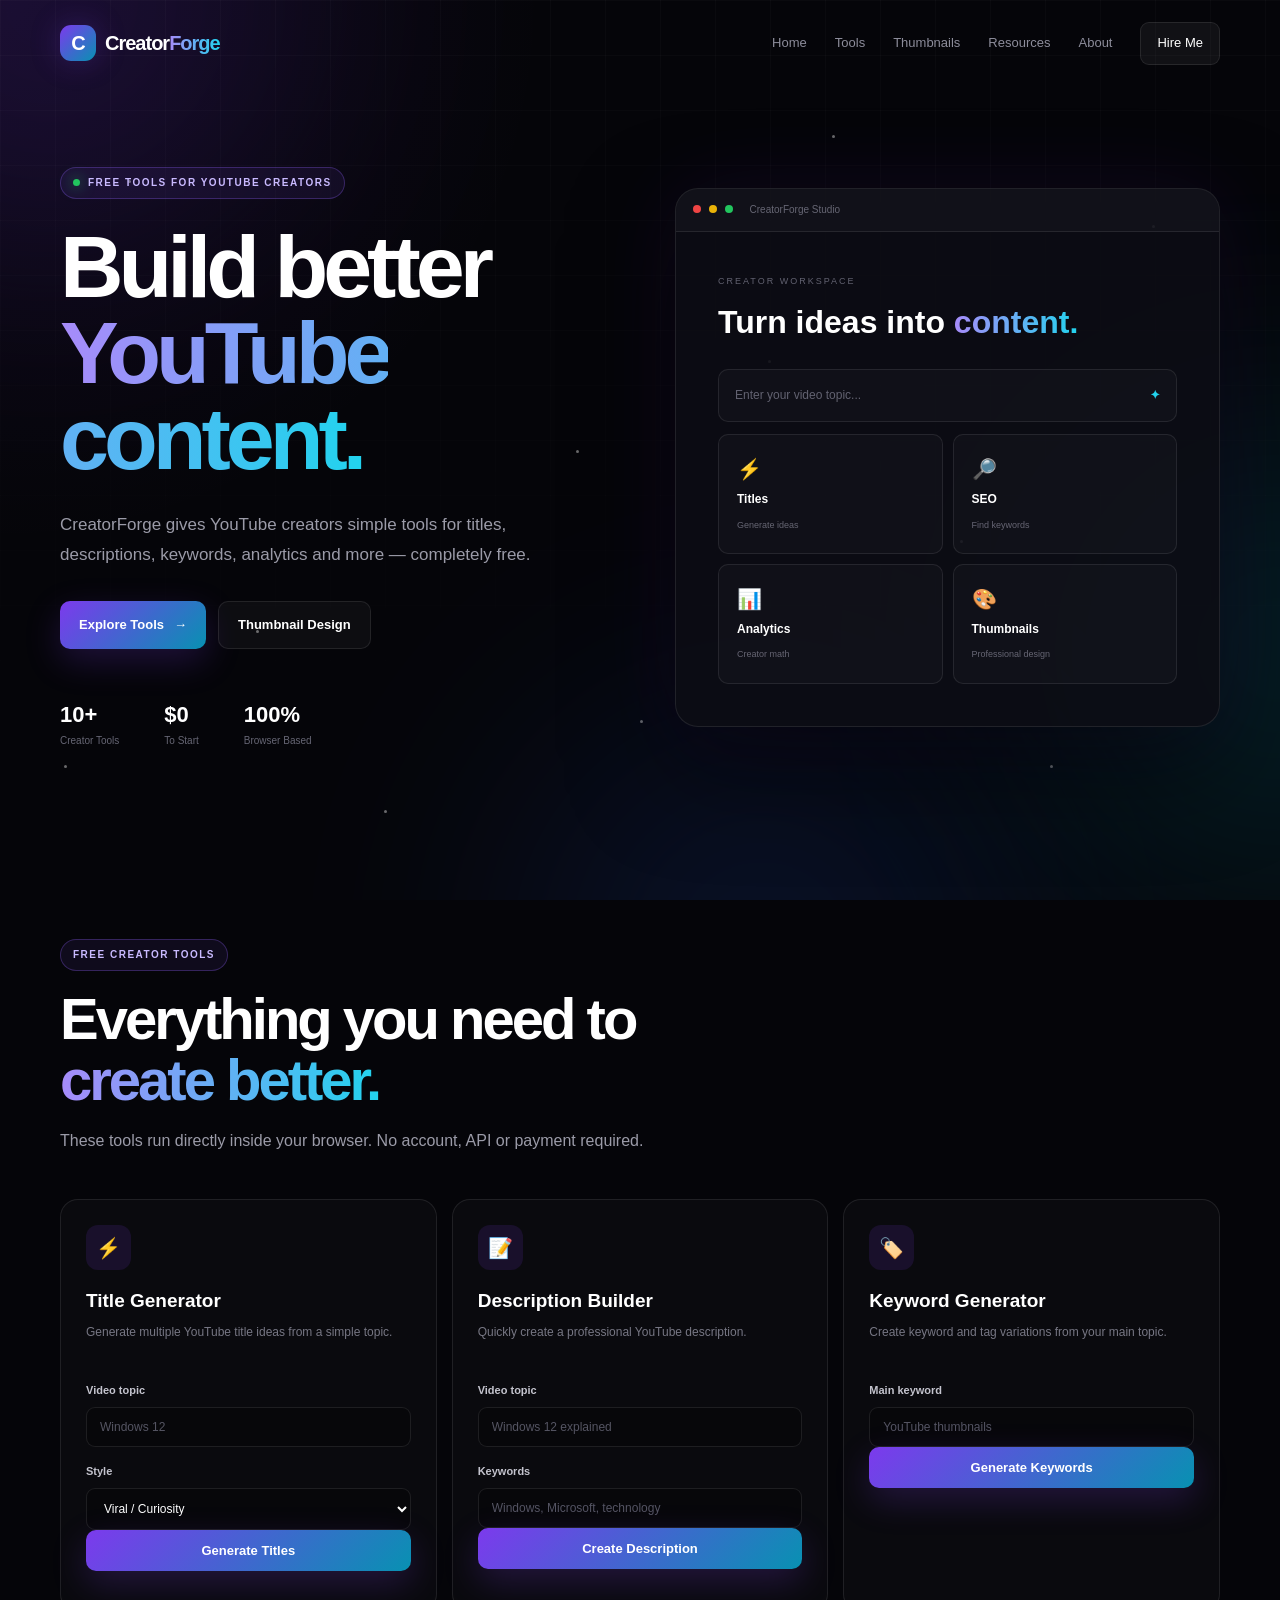
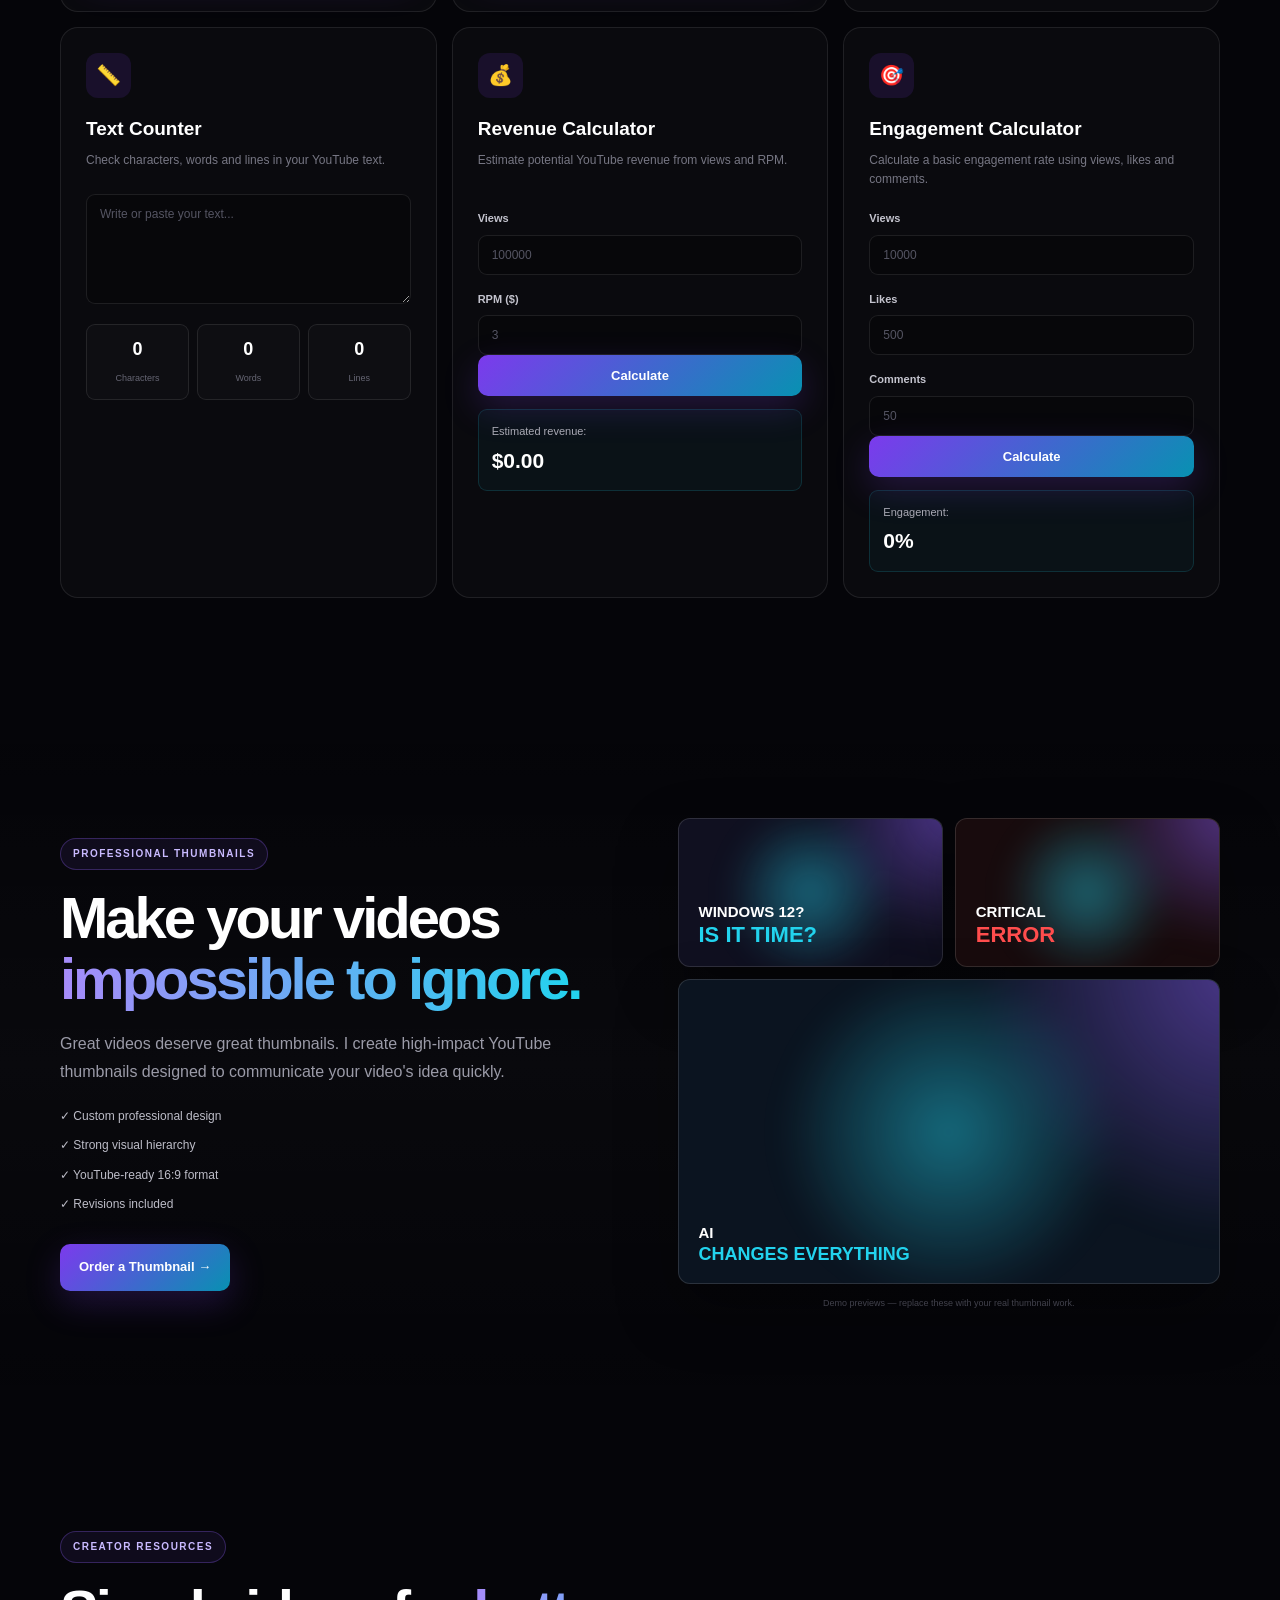
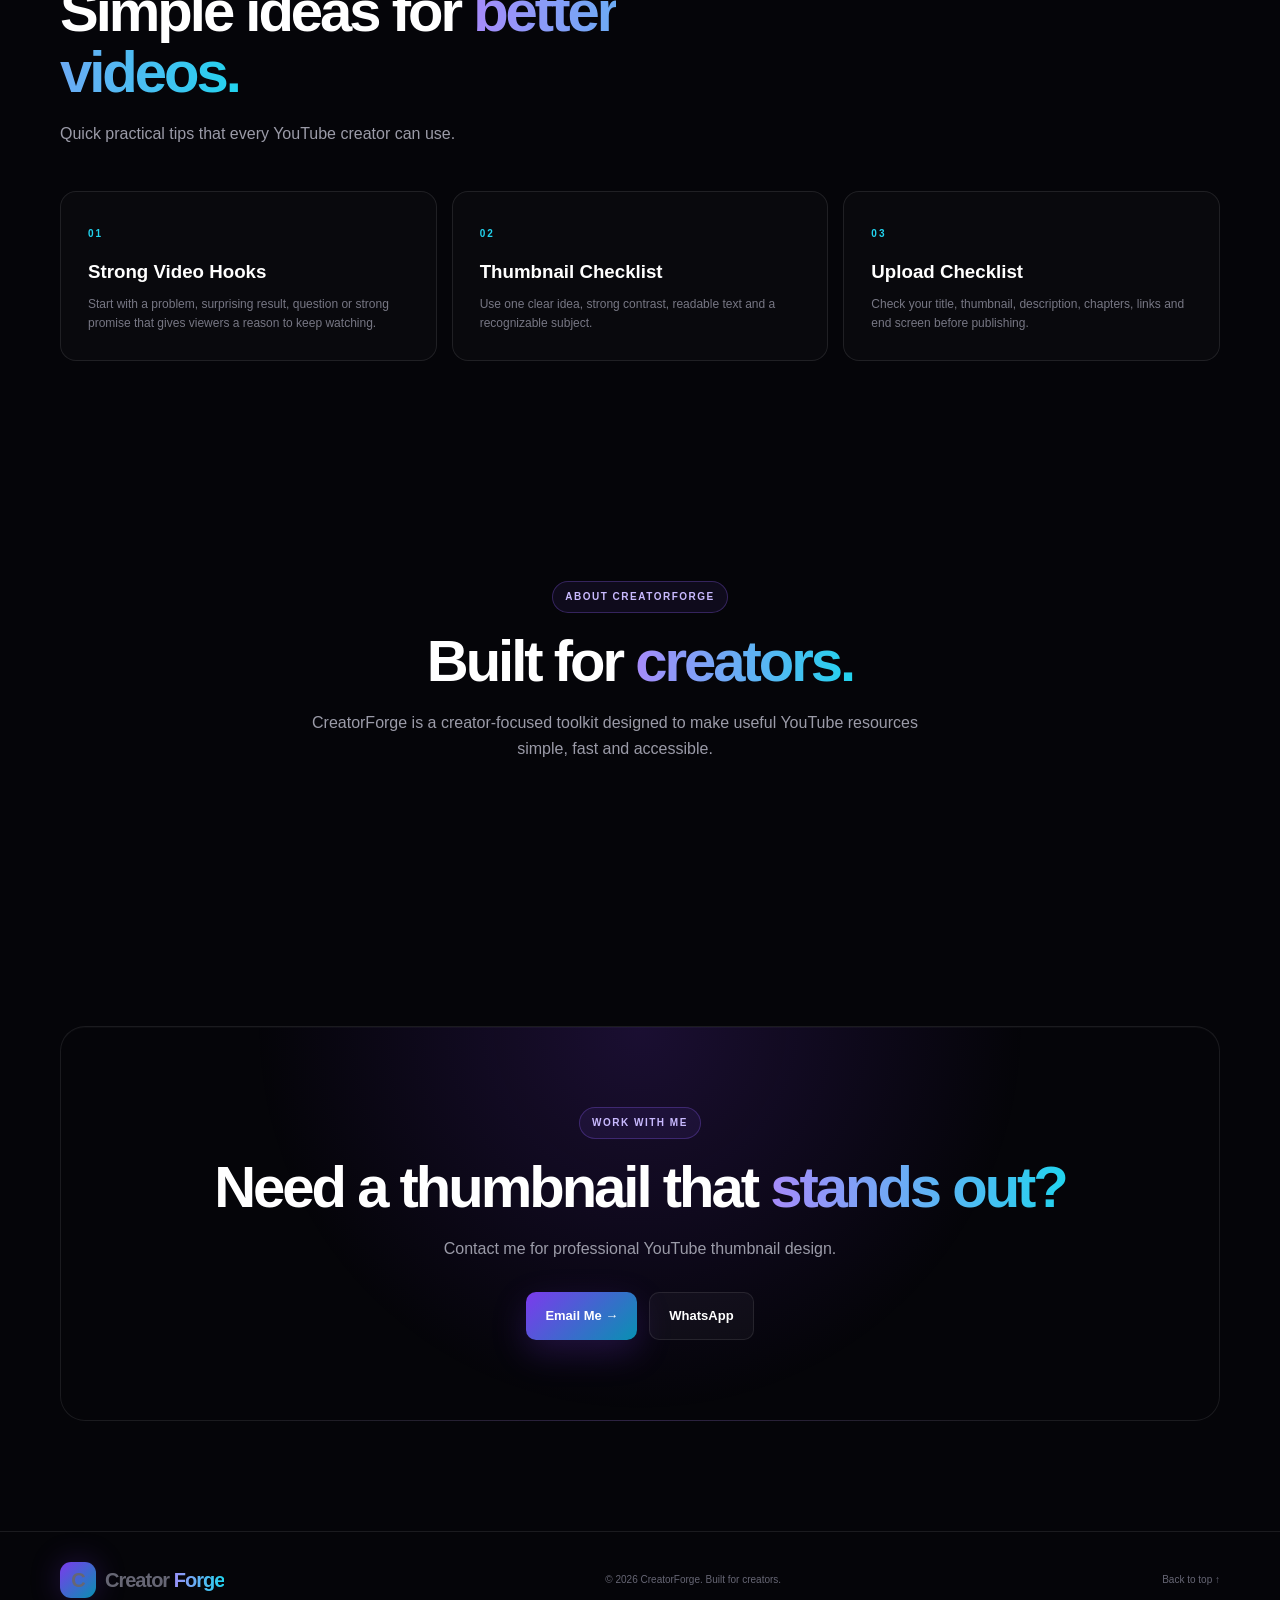
==== index.html @ e5342382 "Add files via upload" ====
<!DOCTYPE html>
<html lang="en">
<head>
    <meta charset="UTF-8">

    <meta name="viewport" content="width=device-width, initial-scale=1.0">

    <title>CreatorForge — YouTube Creator Tools</title>

    <meta
        name="description"
        content="CreatorForge provides free YouTube creator tools, title ideas, SEO tools, calculators and professional thumbnail design."
    >

    <meta
        name="keywords"
        content="YouTube tools, YouTube title generator, YouTube SEO, YouTube thumbnail design, YouTube creator tools"
    >

    <meta name="author" content="CreatorForge">

    <meta name="robots" content="index, follow">

    <meta property="og:title" content="CreatorForge — YouTube Creator Tools">
    <meta
        property="og:description"
        content="Free tools for YouTube creators and professional thumbnail design."
    >
    <meta property="og:type" content="website">

    <link rel="stylesheet" href="style.css">
</head>

<body>

    <!-- Animated background -->
    <div class="background">
        <div class="glow glow-one"></div>
        <div class="glow glow-two"></div>
        <div class="glow glow-three"></div>

        <div class="grid"></div>

        <div class="particles">
            <span></span>
            <span></span>
            <span></span>
            <span></span>
            <span></span>
            <span></span>
            <span></span>
            <span></span>
            <span></span>
            <span></span>
            <span></span>
            <span></span>
        </div>
    </div>

    <!-- Navigation -->
    <header class="header">

        <a href="#home" class="logo">
            <span class="logo-icon">C</span>

            <span>
                Creator<span class="gradient">Forge</span>
            </span>
        </a>

        <button class="menu-button" id="menuButton">
            ☰
        </button>

        <nav id="navigation">

            <a href="#home">Home</a>

            <a href="#tools">Tools</a>

            <a href="#thumbnails">Thumbnails</a>

            <a href="#resources">Resources</a>

            <a href="#about">About</a>

            <a href="#contact" class="nav-button">
                Hire Me
            </a>

        </nav>

    </header>


    <main>

        <!-- HERO -->
        <section class="hero container" id="home">

            <div class="hero-content reveal">

                <div class="badge">
                    <span class="pulse"></span>
                    FREE TOOLS FOR YOUTUBE CREATORS
                </div>

                <h1>
                    Build better
                    <br>

                    <span class="gradient">
                        YouTube content.
                    </span>
                </h1>

                <p>
                    CreatorForge gives YouTube creators simple tools
                    for titles, descriptions, keywords, analytics and
                    more — completely free.
                </p>

                <div class="hero-buttons">

                    <a href="#tools" class="button primary">
                        Explore Tools
                        <span>→</span>
                    </a>

                    <a href="#thumbnails" class="button secondary">
                        Thumbnail Design
                    </a>

                </div>

                <div class="hero-stats">

                    <div>
                        <strong>10+</strong>
                        <span>Creator Tools</span>
                    </div>

                    <div>
                        <strong>$0</strong>
                        <span>To Start</span>
                    </div>

                    <div>
                        <strong>100%</strong>
                        <span>Browser Based</span>
                    </div>

                </div>

            </div>


            <!-- Animated dashboard -->
            <div class="dashboard-wrapper reveal">

                <div class="dashboard">

                    <div class="dashboard-top">

                        <div class="window-dots">
                            <i></i>
                            <i></i>
                            <i></i>
                        </div>

                        <span>
                            CreatorForge Studio
                        </span>

                    </div>


                    <div class="dashboard-content">

                        <div class="dashboard-label">
                            CREATOR WORKSPACE
                        </div>

                        <h2>
                            Turn ideas into
                            <span class="gradient">
                                content.
                            </span>
                        </h2>

                        <div class="fake-input">

                            <span>
                                Enter your video topic...
                            </span>

                            <b>✦</b>

                        </div>


                        <div class="dashboard-grid">

                            <div class="dashboard-item">
                                <span>⚡</span>
                                <strong>Titles</strong>
                                <small>Generate ideas</small>
                            </div>

                            <div class="dashboard-item">
                                <span>🔎</span>
                                <strong>SEO</strong>
                                <small>Find keywords</small>
                            </div>

                            <div class="dashboard-item">
                                <span>📊</span>
                                <strong>Analytics</strong>
                                <small>Creator math</small>
                            </div>

                            <div class="dashboard-item">
                                <span>🎨</span>
                                <strong>Thumbnails</strong>
                                <small>Professional design</small>
                            </div>

                        </div>

                    </div>

                </div>

            </div>

        </section>


        <!-- TOOLS -->
        <section class="section container" id="tools">

            <div class="section-heading reveal">

                <span class="section-tag">
                    FREE CREATOR TOOLS
                </span>

                <h2>
                    Everything you need to
                    <span class="gradient">
                        create better.
                    </span>
                </h2>

                <p>
                    These tools run directly inside your browser.
                    No account, API or payment required.
                </p>

            </div>


            <div class="tools-grid">


                <!-- TITLE GENERATOR -->
                <article class="tool-card reveal">

                    <div class="tool-icon">
                        ⚡
                    </div>

                    <h3>
                        Title Generator
                    </h3>

                    <p>
                        Generate multiple YouTube title ideas
                        from a simple topic.
                    </p>

                    <label>
                        Video topic
                    </label>

                    <input
                        type="text"
                        id="titleTopic"
                        placeholder="Windows 12"
                    >

                    <label>
                        Style
                    </label>

                    <select id="titleStyle">

                        <option value="viral">
                            Viral / Curiosity
                        </option>

                        <option value="professional">
                            Professional
                        </option>

                        <option value="short">
                            Short & Powerful
                        </option>

                        <option value="howto">
                            How-To
                        </option>

                    </select>

                    <button
                        class="button primary full"
                        id="titleButton"
                    >
                        Generate Titles
                    </button>

                    <div
                        class="tool-results"
                        id="titleResults"
                    ></div>

                </article>


                <!-- DESCRIPTION -->
                <article class="tool-card reveal">

                    <div class="tool-icon">
                        📝
                    </div>

                    <h3>
                        Description Builder
                    </h3>

                    <p>
                        Quickly create a professional
                        YouTube description.
                    </p>

                    <label>
                        Video topic
                    </label>

                    <input
                        type="text"
                        id="descriptionTopic"
                        placeholder="Windows 12 explained"
                    >

                    <label>
                        Keywords
                    </label>

                    <input
                        type="text"
                        id="descriptionKeywords"
                        placeholder="Windows, Microsoft, technology"
                    >

                    <button
                        class="button primary full"
                        id="descriptionButton"
                    >
                        Create Description
                    </button>

                    <div
                        class="tool-results"
                        id="descriptionResults"
                    ></div>

                </article>


                <!-- KEYWORDS -->
                <article class="tool-card reveal">

                    <div class="tool-icon">
                        🏷️
                    </div>

                    <h3>
                        Keyword Generator
                    </h3>

                    <p>
                        Create keyword and tag variations
                        from your main topic.
                    </p>

                    <label>
                        Main keyword
                    </label>

                    <input
                        type="text"
                        id="keywordTopic"
                        placeholder="YouTube thumbnails"
                    >

                    <button
                        class="button primary full"
                        id="keywordButton"
                    >
                        Generate Keywords
                    </button>

                    <div
                        class="tool-results"
                        id="keywordResults"
                    ></div>

                </article>


                <!-- COUNTER -->
                <article class="tool-card reveal">

                    <div class="tool-icon">
                        📏
                    </div>

                    <h3>
                        Text Counter
                    </h3>

                    <p>
                        Check characters, words and lines
                        in your YouTube text.
                    </p>

                    <textarea
                        id="counterText"
                        rows="6"
                        placeholder="Write or paste your text..."
                    ></textarea>

                    <div class="counter-grid">

                        <div>
                            <strong id="characters">
                                0
                            </strong>

                            <span>
                                Characters
                            </span>
                        </div>

                        <div>
                            <strong id="words">
                                0
                            </strong>

                            <span>
                                Words
                            </span>
                        </div>

                        <div>
                            <strong id="lines">
                                0
                            </strong>

                            <span>
                                Lines
                            </span>
                        </div>

                    </div>

                </article>


                <!-- REVENUE -->
                <article class="tool-card reveal">

                    <div class="tool-icon">
                        💰
                    </div>

                    <h3>
                        Revenue Calculator
                    </h3>

                    <p>
                        Estimate potential YouTube revenue
                        from views and RPM.
                    </p>

                    <label>
                        Views
                    </label>

                    <input
                        type="number"
                        id="views"
                        placeholder="100000"
                    >

                    <label>
                        RPM ($)
                    </label>

                    <input
                        type="number"
                        id="rpm"
                        step="0.01"
                        placeholder="3"
                    >

                    <button
                        class="button primary full"
                        id="revenueButton"
                    >
                        Calculate
                    </button>

                    <div
                        class="calculator-result"
                        id="revenueResult"
                    >
                        Estimated revenue:
                        <strong>$0.00</strong>
                    </div>

                </article>


                <!-- ENGAGEMENT -->
                <article class="tool-card reveal">

                    <div class="tool-icon">
                        🎯
                    </div>

                    <h3>
                        Engagement Calculator
                    </h3>

                    <p>
                        Calculate a basic engagement rate
                        using views, likes and comments.
                    </p>

                    <label>
                        Views
                    </label>

                    <input
                        type="number"
                        id="engagementViews"
                        placeholder="10000"
                    >

                    <label>
                        Likes
                    </label>

                    <input
                        type="number"
                        id="likes"
                        placeholder="500"
                    >

                    <label>
                        Comments
                    </label>

                    <input
                        type="number"
                        id="comments"
                        placeholder="50"
                    >

                    <button
                        class="button primary full"
                        id="engagementButton"
                    >
                        Calculate
                    </button>

                    <div
                        class="calculator-result"
                        id="engagementResult"
                    >
                        Engagement:
                        <strong>0%</strong>
                    </div>

                </article>

            </div>

        </section>


        <!-- THUMBNAILS -->
        <section
            class="thumbnail-section section"
            id="thumbnails"
        >

            <div class="container thumbnail-layout">

                <div class="thumbnail-copy reveal">

                    <span class="section-tag">
                        PROFESSIONAL THUMBNAILS
                    </span>

                    <h2>
                        Make your videos
                        <span class="gradient">
                            impossible to ignore.
                        </span>
                    </h2>

                    <p>
                        Great videos deserve great thumbnails.
                        I create high-impact YouTube thumbnails
                        designed to communicate your video's idea
                        quickly.
                    </p>

                    <ul>

                        <li>
                            ✓ Custom professional design
                        </li>

                        <li>
                            ✓ Strong visual hierarchy
                        </li>

                        <li>
                            ✓ YouTube-ready 16:9 format
                        </li>

                        <li>
                            ✓ Revisions included
                        </li>

                    </ul>

                    <a
                        href="#contact"
                        class="button primary"
                    >
                        Order a Thumbnail →
                    </a>

                </div>


                <div class="thumbnail-showcase reveal">

                    <div class="thumbnail-demo demo-one">

                        <div>
                            WINDOWS 12?
                        </div>

                        <strong>
                            IS IT TIME?
                        </strong>

                    </div>


                    <div class="thumbnail-demo demo-two">

                        <div>
                            CRITICAL
                        </div>

                        <strong>
                            ERROR
                        </strong>

                    </div>


                    <div class="thumbnail-demo demo-three">

                        <div>
                            AI
                        </div>

                        <strong>
                            CHANGES EVERYTHING
                        </strong>

                    </div>

                    <p>
                        Demo previews — replace these with
                        your real thumbnail work.
                    </p>

                </div>

            </div>

        </section>


        <!-- RESOURCES -->
        <section
            class="section container"
            id="resources"
        >

            <div class="section-heading reveal">

                <span class="section-tag">
                    CREATOR RESOURCES
                </span>

                <h2>
                    Simple ideas for
                    <span class="gradient">
                        better videos.
                    </span>
                </h2>

                <p>
                    Quick practical tips that every YouTube
                    creator can use.
                </p>

            </div>


            <div class="resources-grid">

                <article class="resource-card reveal">

                    <span>
                        01
                    </span>

                    <h3>
                        Strong Video Hooks
                    </h3>

                    <p>
                        Start with a problem, surprising result,
                        question or strong promise that gives
                        viewers a reason to keep watching.
                    </p>

                </article>


                <article class="resource-card reveal">

                    <span>
                        02
                    </span>

                    <h3>
                        Thumbnail Checklist
                    </h3>

                    <p>
                        Use one clear idea, strong contrast,
                        readable text and a recognizable subject.
                    </p>

                </article>


                <article class="resource-card reveal">

                    <span>
                        03
                    </span>

                    <h3>
                        Upload Checklist
                    </h3>

                    <p>
                        Check your title, thumbnail, description,
                        chapters, links and end screen before
                        publishing.
                    </p>

                </article>

            </div>

        </section>


        <!-- ABOUT -->
        <section
            class="section container about"
            id="about"
        >

            <div class="section-heading reveal">

                <span class="section-tag">
                    ABOUT CREATORFORGE
                </span>

                <h2>
                    Built for
                    <span class="gradient">
                        creators.
                    </span>
                </h2>

                <p>
                    CreatorForge is a creator-focused toolkit
                    designed to make useful YouTube resources
                    simple, fast and accessible.
                </p>

            </div>

        </section>


        <!-- CONTACT -->
        <section
            class="section container"
            id="contact"
        >

            <div class="contact-box reveal">

                <span class="section-tag">
                    WORK WITH ME
                </span>

                <h2>
                    Need a thumbnail that
                    <span class="gradient">
                        stands out?
                    </span>
                </h2>

                <p>
                    Contact me for professional YouTube
                    thumbnail design.
                </p>

                <div class="contact-buttons">

                    <!-- CHANGE YOUR EMAIL -->
                    <a
                        href="mailto:mhasnainjamal@gmail.com"
                        class="button primary"
                    >
                        Email Me →
                    </a>

                    <!-- CHANGE YOUR WHATSAPP NUMBER -->
                    <a
                        href="https://wa.me/00000000000"
                        target="_blank"
                        rel="noopener"
                        class="button secondary"
                    >
                        WhatsApp
                    </a>

                </div>

            </div>

        </section>

    </main>


    <!-- FOOTER -->
    <footer>

        <div class="container footer">

            <a href="#home" class="logo">

                <span class="logo-icon">
                    C
                </span>

                <span>
                    Creator<span class="gradient">
                        Forge
                    </span>
                </span>

            </a>

            <p>
                © <span id="year"></span>
                CreatorForge. Built for creators.
            </p>

            <a href="#home">
                Back to top ↑
            </a>

        </div>

    </footer>


    <script src="script.js"></script>

</body>
</html>
---- style.css ----
* {
    margin: 0;
    padding: 0;
    box-sizing: border-box;
}

:root {
    --background: #050509;
    --surface: #0d0d15;
    --surface-light: #12121c;
    --text: #ffffff;
    --muted: #9b9ba8;
    --border: rgba(255,255,255,0.09);

    --purple: #8b5cf6;
    --blue: #3b82f6;
    --cyan: #22d3ee;
}

html {
    scroll-behavior: smooth;
}

body {
    background: var(--background);
    color: var(--text);

    font-family:
        Inter,
        Arial,
        Helvetica,
        sans-serif;

    line-height: 1.6;

    overflow-x: hidden;
}

a {
    text-decoration: none;
    color: inherit;
}

button,
input,
textarea,
select {
    font-family: inherit;
}


/* =========================
   BACKGROUND
========================= */

.background {
    position: fixed;
    inset: 0;

    z-index: -10;

    overflow: hidden;

    background:
        radial-gradient(
            circle at top left,
            rgba(124,58,237,0.08),
            transparent 35%
        ),
        #050509;
}

.grid {
    position: absolute;
    inset: 0;

    background-image:
        linear-gradient(
            rgba(255,255,255,0.025) 1px,
            transparent 1px
        ),
        linear-gradient(
            90deg,
            rgba(255,255,255,0.025) 1px,
            transparent 1px
        );

    background-size: 55px 55px;

    mask-image:
        linear-gradient(
            to bottom,
            black,
            transparent 90%
        );
}

.glow {
    position: absolute;

    width: 500px;
    height: 500px;

    border-radius: 50%;

    filter: blur(130px);

    opacity: 0.13;

    animation: glowMove 12s ease-in-out infinite alternate;
}

.glow-one {
    background: #7c3aed;

    top: -250px;
    left: -200px;
}

.glow-two {
    background: #06b6d4;

    top: 400px;
    right: -250px;

    animation-delay: 2s;
}

.glow-three {
    background: #2563eb;

    bottom: -300px;
    left: 40%;

    animation-delay: 4s;
}

@keyframes glowMove {

    0% {
        transform: translate(0,0) scale(1);
    }

    100% {
        transform: translate(80px,50px) scale(1.25);
    }
}


/* PARTICLES */

.particles span {
    position: absolute;

    width: 3px;
    height: 3px;

    border-radius: 50%;

    background: white;

    opacity: 0.4;

    animation:
        particleMove
        linear
        infinite;
}

.particles span:nth-child(1) {
    left: 10%;
    top: 20%;
    animation-duration: 9s;
}

.particles span:nth-child(2) {
    left: 20%;
    top: 70%;
    animation-duration: 12s;
}

.particles span:nth-child(3) {
    left: 35%;
    top: 30%;
    animation-duration: 8s;
}

.particles span:nth-child(4) {
    left: 50%;
    top: 80%;
    animation-duration: 11s;
}

.particles span:nth-child(5) {
    left: 65%;
    top: 15%;
    animation-duration: 10s;
}

.particles span:nth-child(6) {
    left: 75%;
    top: 60%;
    animation-duration: 14s;
}

.particles span:nth-child(7) {
    left: 90%;
    top: 25%;
    animation-duration: 9s;
}

.particles span:nth-child(8) {
    left: 45%;
    top: 50%;
    animation-duration: 13s;
}

.particles span:nth-child(9) {
    left: 5%;
    top: 85%;
    animation-duration: 15s;
}

.particles span:nth-child(10) {
    left: 82%;
    top: 85%;
    animation-duration: 10s;
}

.particles span:nth-child(11) {
    left: 30%;
    top: 90%;
    animation-duration: 12s;
}

.particles span:nth-child(12) {
    left: 60%;
    top: 40%;
    animation-duration: 9s;
}

@keyframes particleMove {

    0% {
        transform: translateY(0);
        opacity: 0;
    }

    20% {
        opacity: .5;
    }

    80% {
        opacity: .5;
    }

    100% {
        transform: translateY(-120px);
        opacity: 0;
    }
}


/* =========================
   GENERAL
========================= */

.container {
    width: min(
        1160px,
        calc(100% - 40px)
    );

    margin: auto;
}

.gradient {
    background:
        linear-gradient(
            90deg,
            #a78bfa,
            #22d3ee
        );

    -webkit-background-clip: text;
    background-clip: text;

    color: transparent;
}


/* =========================
   HEADER
========================= */

.header {
    width: min(
        1160px,
        calc(100% - 40px)
    );

    margin: auto;

    padding: 22px 0;

    display: flex;

    align-items: center;

    justify-content: space-between;

    position: relative;

    z-index: 100;
}

.logo {
    display: flex;

    align-items: center;

    gap: 9px;

    font-size: 20px;

    font-weight: 900;

    letter-spacing: -1px;
}

.logo-icon {
    width: 36px;
    height: 36px;

    display: grid;

    place-items: center;

    border-radius: 11px;

    background:
        linear-gradient(
            135deg,
            #7c3aed,
            #0891b2
        );

    box-shadow:
        0 0 30px
        rgba(124,58,237,.25);
}

.header nav {
    display: flex;

    align-items: center;

    gap: 28px;
}

.header nav a {
    color: #8d8d9b;

    font-size: 13px;

    transition:
        color .25s,
        transform .25s;
}

.header nav a:hover {
    color: white;

    transform: translateY(-2px);
}

.nav-button {
    padding: 10px 16px;

    border-radius: 9px;

    background:
        rgba(255,255,255,.05);

    border: 1px solid var(--border);

    color: white !important;
}

.menu-button {
    display: none;

    background: transparent;

    border: none;

    color: white;

    font-size: 25px;
}


/* =========================
   HERO
========================= */

.hero {
    min-height: 720px;

    display: grid;

    grid-template-columns:
        1fr
        1fr;

    align-items: center;

    gap: 70px;

    padding:
        80px
        0;
}

.badge,
.section-tag {
    display: inline-flex;

    align-items: center;

    gap: 8px;

    padding:
        7px
        12px;

    border-radius: 999px;

    border: 1px solid
        rgba(139,92,246,.3);

    background:
        rgba(139,92,246,.08);

    color: #c9baff;

    font-size: 10px;

    font-weight: 800;

    letter-spacing: 1.5px;
}

.pulse {
    width: 7px;
    height: 7px;

    border-radius: 50%;

    background: #22c55e;

    box-shadow:
        0 0 15px #22c55e;

    animation:
        pulse 1.5s infinite;
}

@keyframes pulse {

    0% {
        transform: scale(1);
        opacity: 1;
    }

    50% {
        transform: scale(1.5);
        opacity: .5;
    }

    100% {
        transform: scale(1);
        opacity: 1;
    }
}

.hero h1 {
    font-size:
        clamp(
            54px,
            7vw,
            88px
        );

    line-height: .98;

    letter-spacing: -5px;

    margin-top: 25px;
}

.hero-content > p {
    max-width: 610px;

    color: var(--muted);

    font-size: 17px;

    margin-top: 27px;

    line-height: 1.8;
}

.hero-buttons {
    display: flex;

    gap: 12px;

    flex-wrap: wrap;

    margin-top: 30px;
}


/* =========================
   BUTTONS
========================= */

.button {
    display: inline-flex;

    align-items: center;

    justify-content: center;

    gap: 10px;

    padding:
        13px
        19px;

    border-radius: 10px;

    border: 1px solid var(--border);

    font-size: 13px;

    font-weight: 800;

    cursor: pointer;

    transition:
        transform .25s,
        box-shadow .25s,
        border-color .25s;
}

.button:hover {
    transform: translateY(-3px);
}

.primary {
    border: none;

    color: white;

    background:
        linear-gradient(
            135deg,
            #7c3aed,
            #0891b2
        );

    box-shadow:
        0 12px 35px
        rgba(124,58,237,.22);
}

.primary:hover {
    box-shadow:
        0 18px 45px
        rgba(124,58,237,.38);
}

.secondary {
    background:
        rgba(255,255,255,.035);
}

.full {
    width: 100%;
}


/* =========================
   STATS
========================= */

.hero-stats {
    display: flex;

    gap: 45px;

    margin-top: 48px;
}

.hero-stats div {
    display: flex;

    flex-direction: column;
}

.hero-stats strong {
    font-size: 22px;
}

.hero-stats span {
    color: #666674;

    font-size: 10px;
}


/* =========================
   DASHBOARD
========================= */

.dashboard-wrapper {
    perspective: 1200px;
}

.dashboard {
    overflow: hidden;

    border-radius: 23px;

    border: 1px solid var(--border);

    background:
        rgba(13,13,21,.88);

    box-shadow:
        0 40px 100px
        rgba(0,0,0,.5),
        0 0 90px
        rgba(124,58,237,.1);

    animation:
        dashboardFloat
        6s
        ease-in-out
        infinite;
}

@keyframes dashboardFloat {

    0%,
    100% {
        transform:
            translateY(0)
            rotateX(1deg)
            rotateY(-2deg);
    }

    50% {
        transform:
            translateY(-12px)
            rotateX(-1deg)
            rotateY(2deg);
    }
}

.dashboard-top {
    padding: 13px 17px;

    display: flex;

    align-items: center;

    gap: 12px;

    border-bottom:
        1px solid var(--border);

    background:
        rgba(255,255,255,.025);

    color: #666674;

    font-size: 10px;
}

.window-dots i {
    width: 8px;
    height: 8px;

    border-radius: 50%;

    display: inline-block;

    margin-right: 5px;
}

.window-dots i:nth-child(1) {
    background: #ef4444;
}

.window-dots i:nth-child(2) {
    background: #eab308;
}

.window-dots i:nth-child(3) {
    background: #22c55e;
}

.dashboard-content {
    padding: 42px;
}

.dashboard-label {
    font-size: 9px;

    color: #626271;

    letter-spacing: 2px;
}

.dashboard h2 {
    font-size: 32px;

    line-height: 1.2;

    margin-top: 14px;
}

.fake-input {
    margin-top: 28px;

    padding: 16px;

    border-radius: 10px;

    border: 1px solid var(--border);

    color: #626271;

    font-size: 12px;

    background:
        rgba(255,255,255,.025);
}

.fake-input b {
    float: right;

    color: #22d3ee;

    animation:
        sparkle
        2s
        infinite;
}

@keyframes sparkle {

    0%,
    100% {
        opacity: .4;
        transform: scale(1);
    }

    50% {
        opacity: 1;
        transform: scale(1.3);
    }
}

.dashboard-grid {
    display: grid;

    grid-template-columns:
        1fr
        1fr;

    gap: 10px;

    margin-top: 12px;
}

.dashboard-item {
    padding: 18px;

    border-radius: 10px;

    border: 1px solid var(--border);

    background:
        rgba(255,255,255,.025);

    transition:
        transform .3s,
        border-color .3s;
}

.dashboard-item:hover {
    transform:
        translateY(-5px)
        scale(1.02);

    border-color:
        rgba(139,92,246,.45);
}

.dashboard-item span {
    display: block;

    font-size: 20px;
}

.dashboard-item strong {
    display: block;

    font-size: 12px;

    margin-top: 5px;
}

.dashboard-item small {
    color: #666674;

    font-size: 9px;
}


/* =========================
   SECTIONS
========================= */

.section {
    padding: 110px 0;
}

.section-heading {
    max-width: 700px;

    margin-bottom: 45px;
}

.section-heading h2 {
    font-size:
        clamp(
            38px,
            5vw,
            58px
        );

    line-height: 1.05;

    letter-spacing: -3px;

    margin-top: 18px;
}

.section-heading p {
    color: var(--muted);

    margin-top: 18px;

    max-width: 650px;
}


/* =========================
   TOOLS
========================= */

.tools-grid {
    display: grid;

    grid-template-columns:
        repeat(3,1fr);

    gap: 15px;
}

.tool-card {
    padding: 25px;

    border-radius: 18px;

    border: 1px solid var(--border);

    background:
        rgba(255,255,255,.025);

    transition:
        transform .35s,
        border-color .35s,
        box-shadow .35s;
}

.tool-card:hover {
    transform:
        translateY(-8px);

    border-color:
        rgba(139,92,246,.4);

    box-shadow:
        0 25px 70px
        rgba(0,0,0,.25);
}

.tool-icon {
    width: 45px;
    height: 45px;

    display: grid;

    place-items: center;

    border-radius: 12px;

    background:
        rgba(124,58,237,.13);

    font-size: 20px;

    transition:
        transform .35s;
}

.tool-card:hover .tool-icon {
    transform:
        rotate(8deg)
        scale(1.12);
}

.tool-card h3 {
    font-size: 19px;

    margin-top: 16px;
}

.tool-card > p {
    color: #777784;

    font-size: 12px;

    min-height: 43px;

    margin-top: 7px;
}

.tool-card label {
    display: block;

    color: #c4c4ce;

    font-size: 11px;

    font-weight: 700;

    margin:
        16px 0
        7px;
}

input,
textarea,
select {
    width: 100%;

    padding:
        12px
        13px;

    border-radius: 9px;

    border:
        1px solid var(--border);

    background:
        rgba(0,0,0,.25);

    color: white;

    outline: none;

    font-size: 12px;

    transition:
        border-color .25s,
        box-shadow .25s;
}

textarea {
    resize: vertical;
}

input::placeholder,
textarea::placeholder {
    color: #555563;
}

input:focus,
textarea:focus,
select:focus {
    border-color:
        rgba(139,92,246,.7);

    box-shadow:
        0 0 0 3px
        rgba(139,92,246,.08);
}


/* =========================
   RESULTS
========================= */

.tool-results {
    margin-top: 15px;
}

.result-item {
    display: flex;

    align-items: flex-start;

    justify-content: space-between;

    gap: 10px;

    padding: 12px;

    margin-top: 8px;

    border-radius: 9px;

    border: 1px solid var(--border);

    background:
        rgba(255,255,255,.025);

    font-size: 12px;

    animation:
        resultAppear
        .4s
        ease both;
}

@keyframes resultAppear {

    from {
        opacity: 0;
        transform:
            translateY(8px);
    }

    to {
        opacity: 1;
        transform:
            translateY(0);
    }
}

.copy-button {
    border: 1px solid var(--border);

    background:
        rgba(255,255,255,.04);

    color: #aaaab5;

    padding:
        6px
        8px;

    border-radius: 7px;

    font-size: 9px;

    white-space: nowrap;

    cursor: pointer;
}

.result-box {
    padding: 14px;

    border-radius: 10px;

    border: 1px solid var(--border);

    background:
        rgba(255,255,255,.025);

    font-size: 12px;

    white-space: pre-wrap;

    animation:
        resultAppear
        .4s
        ease;
}

.keyword-list {
    display: flex;

    flex-wrap: wrap;

    gap: 7px;
}

.keyword {
    padding:
        6px
        9px;

    border-radius: 7px;

    background:
        rgba(34,211,238,.08);

    color: #9eeaf4;

    font-size: 10px;
}


/* =========================
   COUNTERS
========================= */

.counter-grid {
    display: grid;

    grid-template-columns:
        repeat(3,1fr);

    gap: 8px;

    margin-top: 12px;
}

.counter-grid div {
    text-align: center;

    padding: 10px;

    border-radius: 9px;

    border: 1px solid var(--border);

    background:
        rgba(255,255,255,.02);
}

.counter-grid strong {
    display: block;

    font-size: 18px;
}

.counter-grid span {
    color: #666674;

    font-size: 9px;
}


/* =========================
   CALCULATORS
========================= */

.calculator-result {
    margin-top: 13px;

    padding: 13px;

    border-radius: 9px;

    border: 1px solid
        rgba(34,211,238,.15);

    background:
        rgba(34,211,238,.04);

    color: #aaaab5;

    font-size: 11px;
}

.calculator-result strong {
    display: block;

    color: white;

    font-size: 21px;

    margin-top: 3px;
}


/* =========================
   THUMBNAILS
========================= */

.thumbnail-section {
    background:
        linear-gradient(
            180deg,
            transparent,
            rgba(255,255,255,.018),
            transparent
        );
}

.thumbnail-layout {
    display: grid;

    grid-template-columns:
        1fr
        1fr;

    gap: 75px;

    align-items: center;
}

.thumbnail-copy h2 {
    font-size:
        clamp(
            38px,
            5vw,
            58px
        );

    line-height: 1.05;

    letter-spacing: -3px;

    margin-top: 18px;
}

.thumbnail-copy p {
    color: var(--muted);

    margin:
        20px 0;

    line-height: 1.8;
}

.thumbnail-copy ul {
    list-style: none;

    display: grid;

    gap: 10px;

    color: #bdbdc8;

    font-size: 12px;

    margin-bottom: 30px;
}

.thumbnail-showcase {
    display: grid;

    grid-template-columns:
        1fr
        1fr;

    gap: 12px;
}

.thumbnail-demo {
    aspect-ratio: 16/9;

    padding: 20px;

    border-radius: 12px;

    border: 1px solid
        rgba(255,255,255,.13);

    display: flex;

    flex-direction: column;

    justify-content: flex-end;

    overflow: hidden;

    position: relative;

    transition:
        transform .35s;

    box-shadow:
        0 25px 60px
        rgba(0,0,0,.4);
}

.thumbnail-demo:hover {
    transform:
        translateY(-8px)
        rotate(-1deg)
        scale(1.02);
}

.thumbnail-demo::before {
    content: "";

    position: absolute;

    inset: -40%;

    background:
        radial-gradient(
            circle,
            rgba(34,211,238,.45),
            transparent 30%
        ),
        radial-gradient(
            circle at 80% 20%,
            rgba(139,92,246,.5),
            transparent 30%
        );

    filter: blur(15px);
}

.thumbnail-demo div,
.thumbnail-demo strong {
    position: relative;

    z-index: 1;
}

.thumbnail-demo div {
    font-size: 15px;

    font-weight: 900;
}

.thumbnail-demo strong {
    font-size: 22px;

    line-height: 1;

    color: #22d3ee;
}

.demo-one {
    background: #101020;
}

.demo-two {
    background: #180b0d;
}

.demo-two strong {
    color: #ff4d4d;
}

.demo-three {
    grid-column: 1 / -1;

    background: #0b1420;
}

.demo-three strong {
    font-size: 18px;
}

.thumbnail-showcase > p {
    grid-column: 1 / -1;

    color: #555563;

    font-size: 9px;

    text-align: center;
}


/* =========================
   RESOURCES
========================= */

.resources-grid {
    display: grid;

    grid-template-columns:
        repeat(3,1fr);

    gap: 15px;
}

.resource-card {
    padding: 27px;

    border-radius: 16px;

    border: 1px solid var(--border);

    background:
        rgba(255,255,255,.02);

    transition:
        transform .3s,
        border-color .3s;
}

.resource-card:hover {
    transform:
        translateY(-7px);

    border-color:
        rgba(34,211,238,.3);
}

.resource-card > span {
    color: #22d3ee;

    font-size: 10px;

    font-weight: 800;

    letter-spacing: 2px;
}

.resource-card h3 {
    margin-top: 12px;
}

.resource-card p {
    color: #777784;

    font-size: 12px;

    margin-top: 8px;
}


/* =========================
   ABOUT
========================= */

.about {
    text-align: center;
}

.about .section-heading {
    margin-inline: auto;
}


/* =========================
   CONTACT
========================= */

.contact-box {
    text-align: center;

    padding:
        80px
        25px;

    border-radius: 25px;

    border: 1px solid var(--border);

    background:
        radial-gradient(
            circle at 50% 0,
            rgba(124,58,237,.18),
            transparent 55%
        );

    box-shadow:
        inset 0 1px
        rgba(255,255,255,.03);
}

.contact-box h2 {
    font-size:
        clamp(
            38px,
            5vw,
            58px
        );

    line-height: 1.05;

    letter-spacing: -3px;

    margin-top: 18px;
}

.contact-box p {
    color: var(--muted);

    margin:
        18px
        auto;

    max-width: 550px;
}

.contact-buttons {
    display: flex;

    justify-content: center;

    gap: 12px;

    flex-wrap: wrap;

    margin-top: 30px;
}


/* =========================
   FOOTER
========================= */

footer {
    border-top:
        1px solid var(--border);

    padding:
        30px
        0;

    color: #666674;

    font-size: 10px;
}

.footer {
    display: flex;

    align-items: center;

    justify-content: space-between;

    gap: 15px;
}


/* =========================
   SCROLL ANIMATION
========================= */

.reveal {
    opacity: 0;

    transform:
        translateY(35px);

    transition:
        opacity .8s ease,
        transform .8s ease;
}

.reveal.visible {
    opacity: 1;

    transform:
        translateY(0);
}


/* =========================
   MOBILE
========================= */

@media(max-width: 950px) {

    .hero,
    .thumbnail-layout {
        grid-template-columns: 1fr;
    }

    .hero {
        padding-top: 60px;
    }

    .dashboard {
        max-width: 700px;
    }

    .tools-grid {
        grid-template-columns:
            1fr 1fr;
    }

    .resources-grid {
        grid-template-columns: 1fr;
    }

}


@media(max-width: 700px) {

    .container {
        width:
            calc(100% - 30px);
    }

    .header {
        width:
            calc(100% - 30px);
    }

    .menu-button {
        display: block;
    }

    .header nav {
        display: none;

        position: absolute;

        top: 72px;

        left: 0;

        right: 0;

        flex-direction: column;

        align-items: stretch;

        gap: 0;

        padding: 8px;

        border-radius: 12px;

        border: 1px solid var(--border);

        background:
            #101017;
    }

    .header nav.open {
        display: flex;
    }

    .header nav a {
        padding: 12px;
    }

    .hero {
        padding:
            50px
            0;
    }

    .hero h1 {
        font-size: 52px;

        letter-spacing: -3px;
    }

    .hero-content > p {
        font-size: 15px;
    }

    .hero-buttons {
        flex-direction: column;
    }

    .hero-buttons .button {
        width: 100%;
    }

    .hero-stats {
        gap: 20px;
    }

    .dashboard-content {
        padding: 28px;
    }

    .dashboard h2 {
        font-size: 25px;
    }

    .tools-grid {
        grid-template-columns: 1fr;
    }

    .section {
        padding: 80px 0;
    }

    .section-heading h2,
    .thumbnail-copy h2,
    .contact-box h2 {
        letter-spacing: -2px;
    }

    .thumbnail-showcase {
        grid-template-columns: 1fr;
    }

    .demo-three {
        grid-column: auto;
    }

    .footer {
        flex-direction: column;

        text-align: center;
    }

}
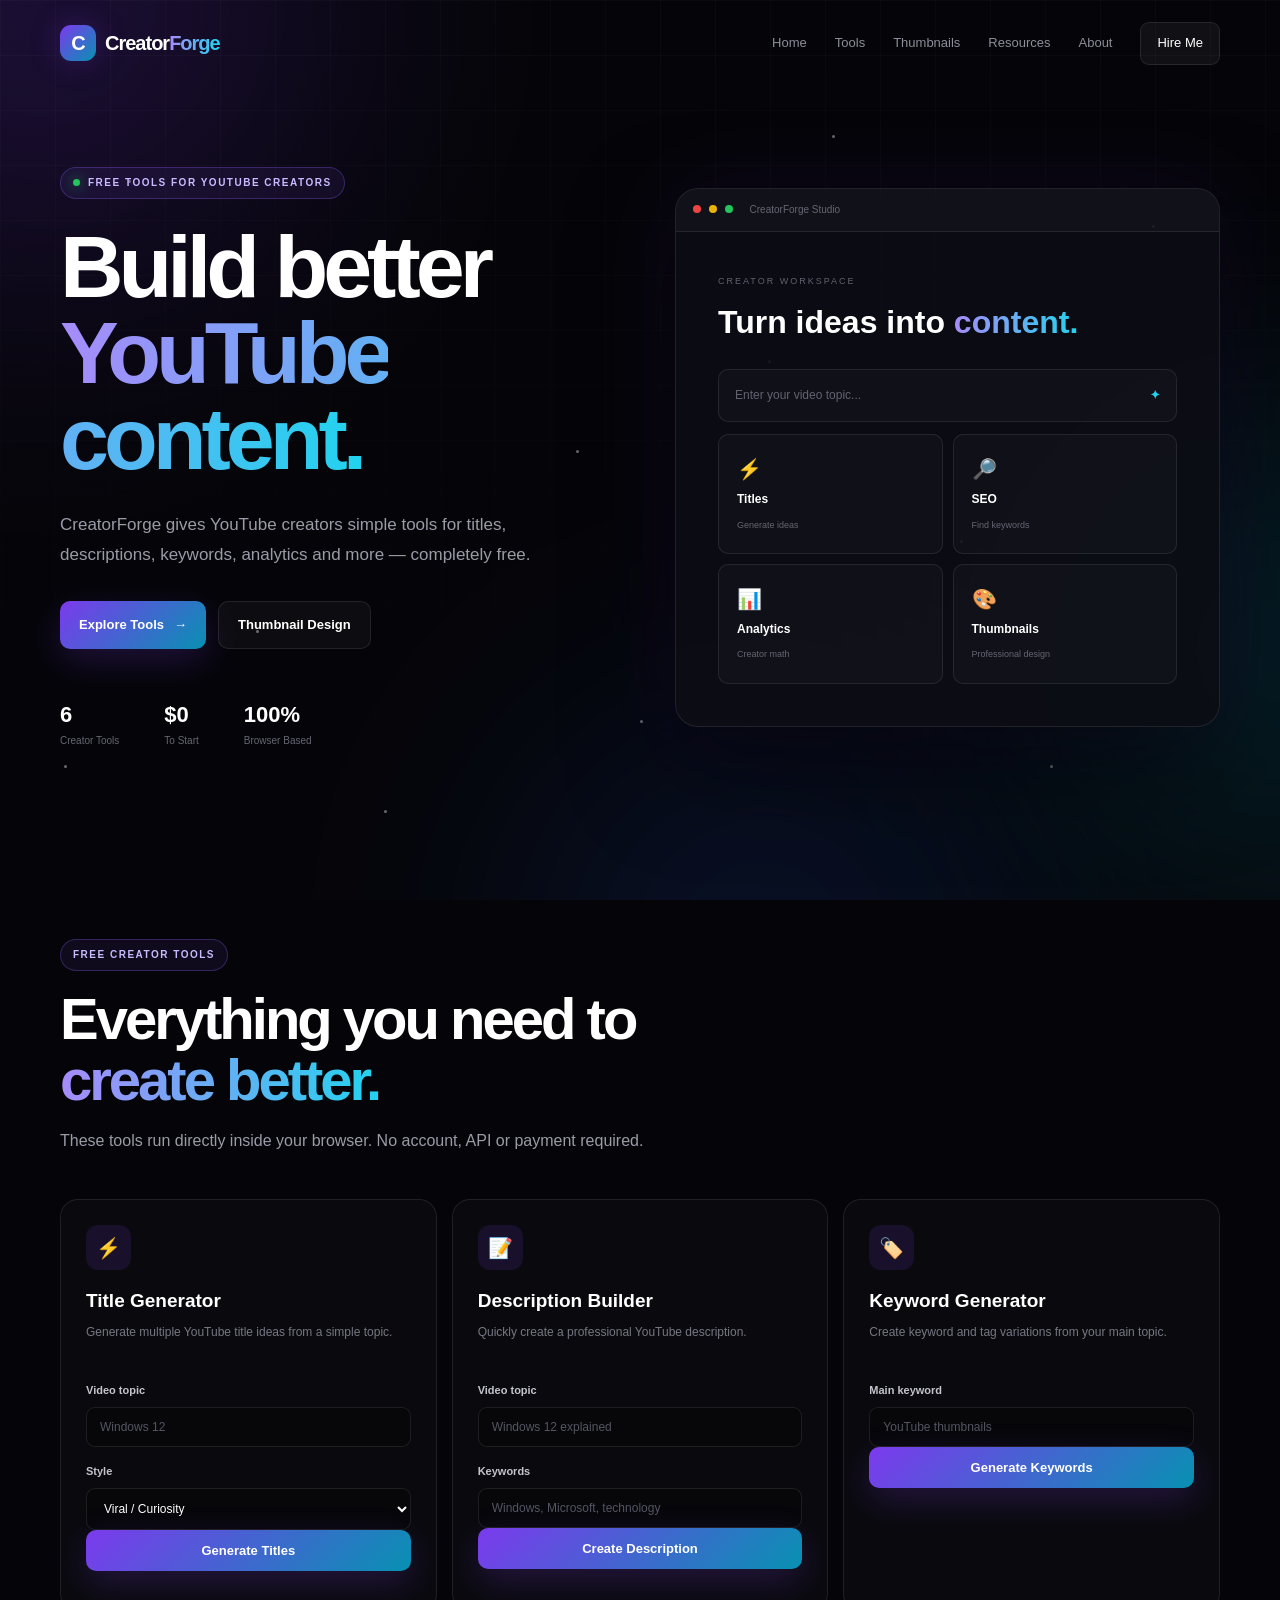
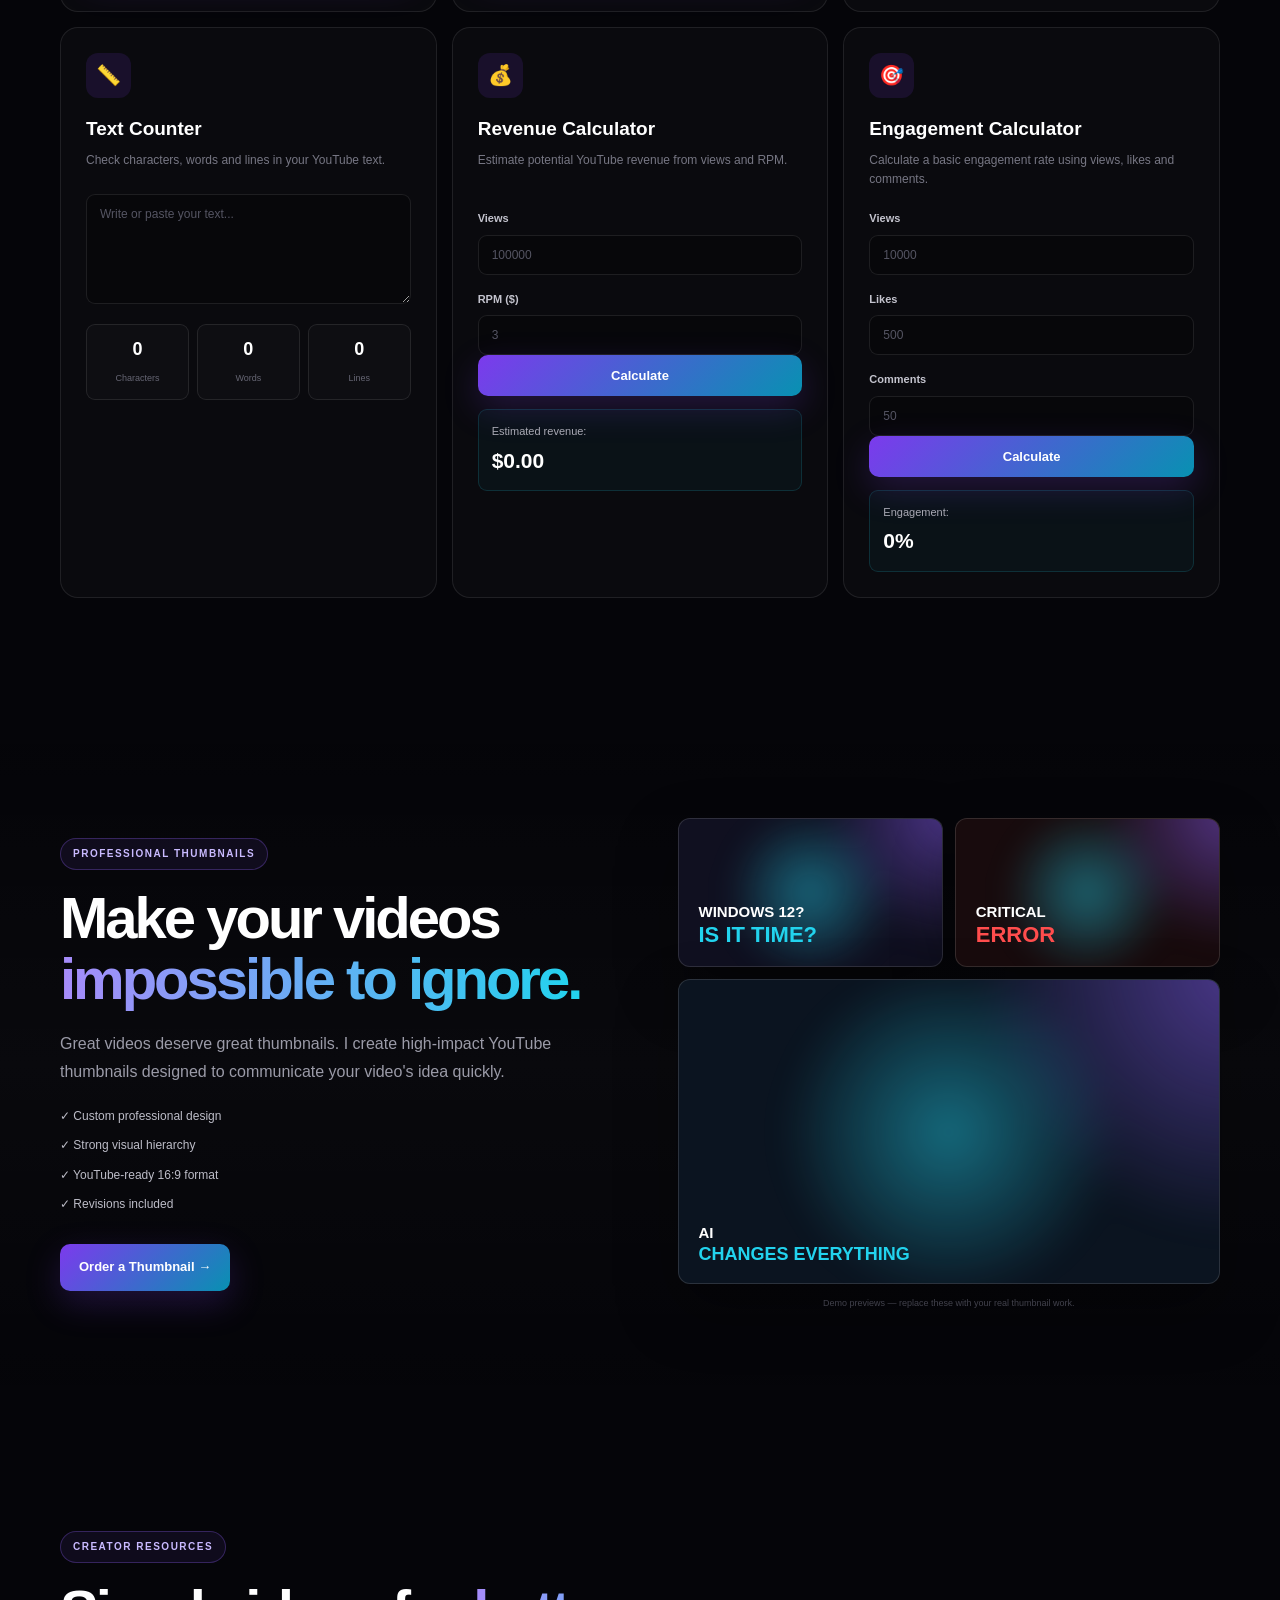
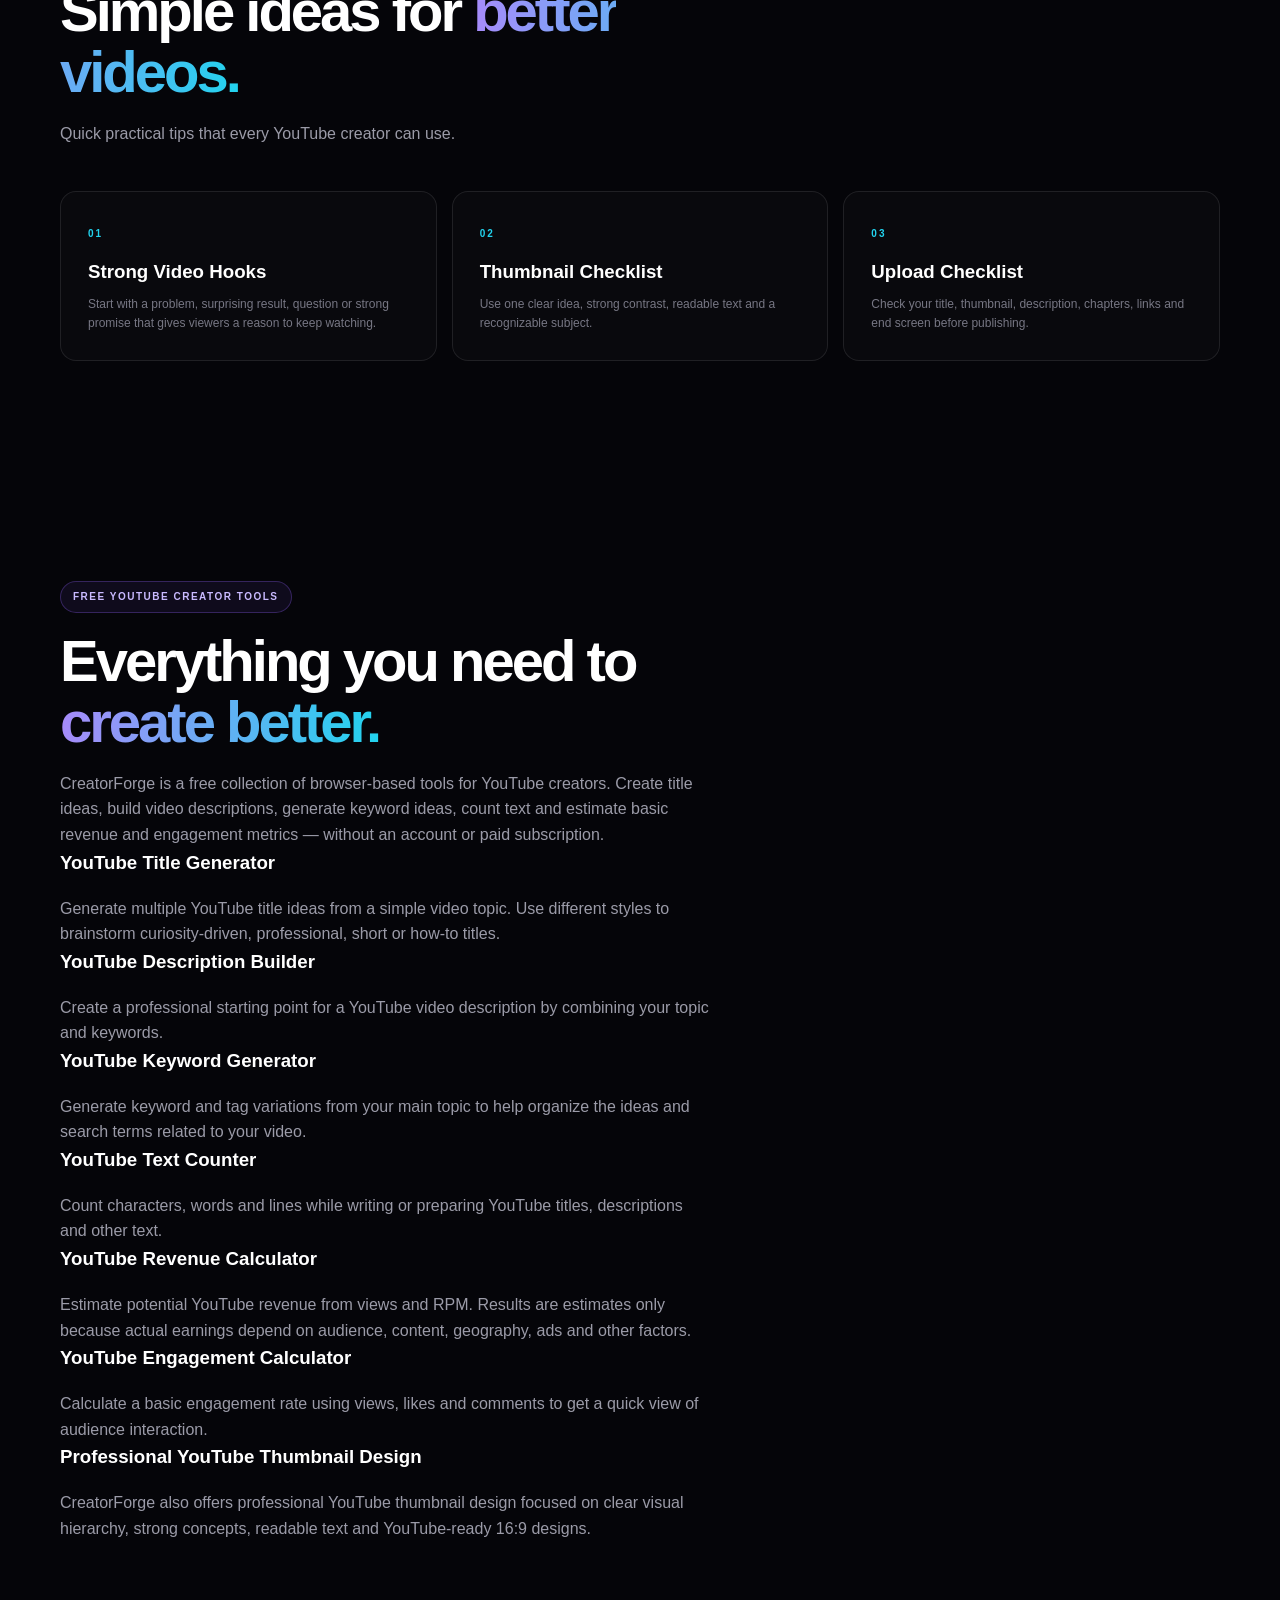
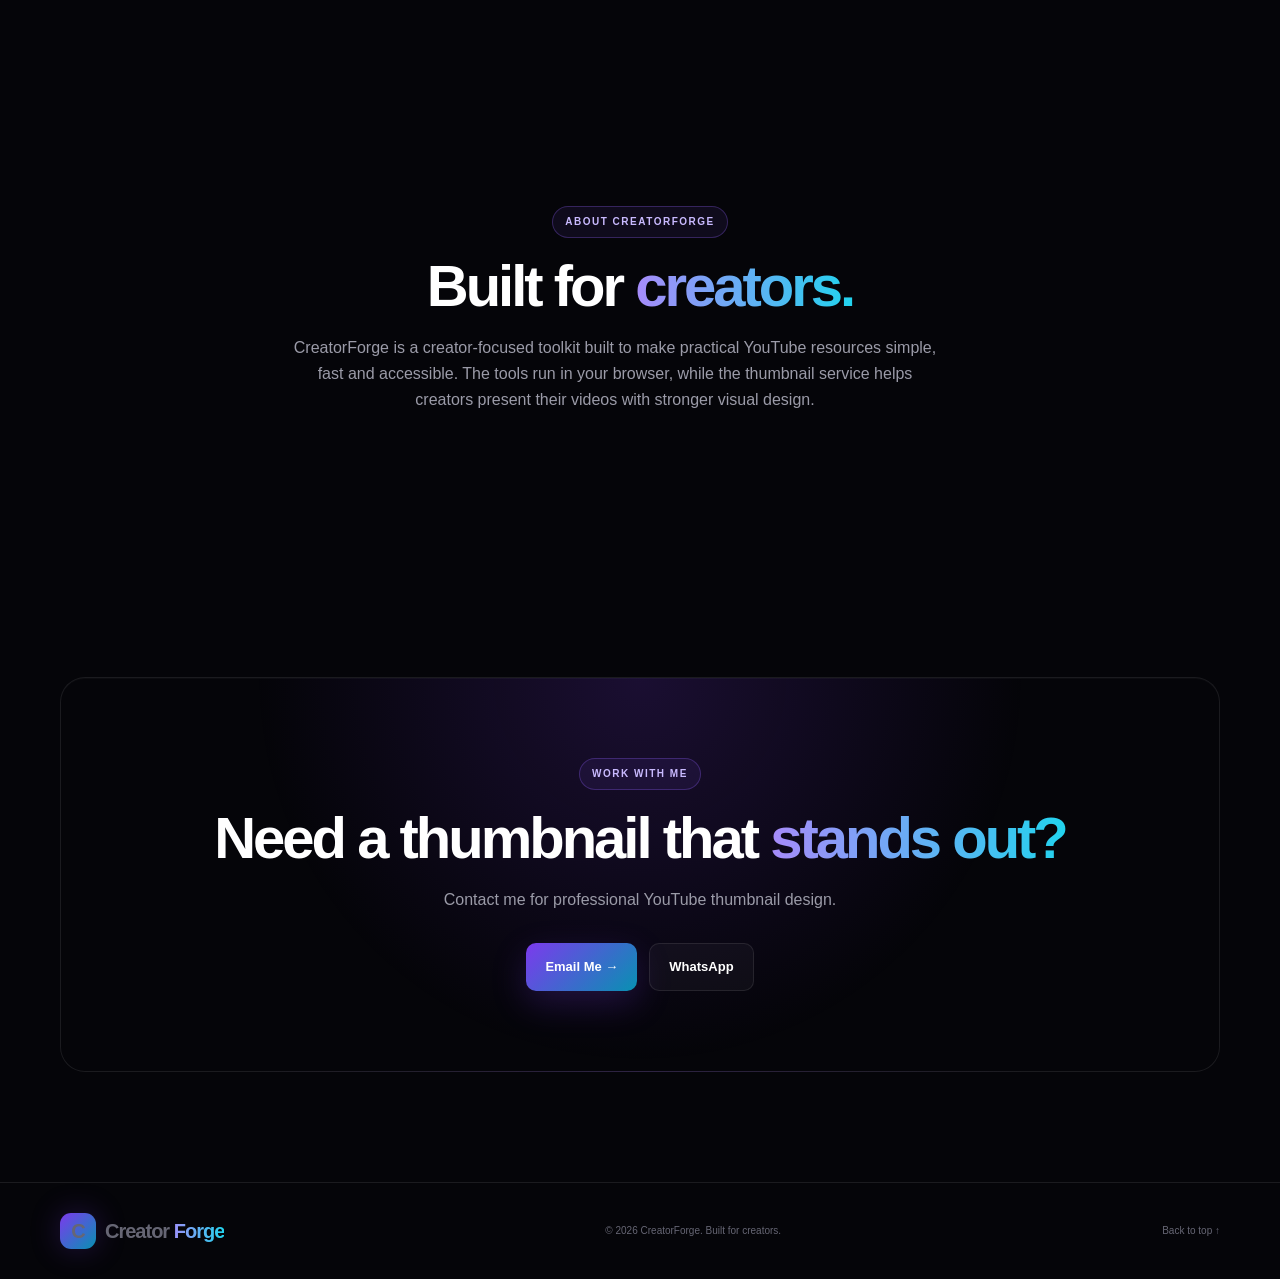
==== commit 11913e79: "Update index.html" ====
--- a/index.html
+++ b/index.html
@@ -3,32 +3,108 @@
 <head>
     <meta charset="UTF-8">
 
-    <meta name="viewport" content="width=device-width, initial-scale=1.0">
-
-    <title>CreatorForge — YouTube Creator Tools</title>
-
+    <meta
+        name="viewport"
+        content="width=device-width, initial-scale=1.0"
+    >
+
+    <!-- SEO: Page Title -->
+    <title>
+        CreatorForge — Free YouTube Tools, SEO & Thumbnail Design
+    </title>
+
+    <!-- SEO: Search Description -->
     <meta
         name="description"
-        content="CreatorForge provides free YouTube creator tools, title ideas, SEO tools, calculators and professional thumbnail design."
-    >
-
+        content="CreatorForge offers free YouTube creator tools for video titles, descriptions, keywords, SEO, analytics and more, plus professional YouTube thumbnail design."
+    >
+
+    <!-- SEO: Keywords -->
     <meta
         name="keywords"
-        content="YouTube tools, YouTube title generator, YouTube SEO, YouTube thumbnail design, YouTube creator tools"
-    >
-
-    <meta name="author" content="CreatorForge">
-
-    <meta name="robots" content="index, follow">
-
-    <meta property="og:title" content="CreatorForge — YouTube Creator Tools">
+        content="YouTube tools, YouTube title generator, YouTube description generator, YouTube keyword generator, YouTube SEO tools, YouTube creator tools, YouTube thumbnail design, YouTube thumbnails"
+    >
+
+    <!-- Search Engine Instructions -->
+    <meta
+        name="robots"
+        content="index, follow, max-image-preview:large"
+    >
+
+    <!-- Website Author -->
+    <meta
+        name="author"
+        content="CreatorForge"
+    >
+
+    <!-- Theme -->
+    <meta
+        name="theme-color"
+        content="#0b0f19"
+    >
+
+    <!-- Open Graph / Social Sharing -->
+    <meta
+        property="og:title"
+        content="CreatorForge — Free YouTube Creator Tools"
+    >
+
     <meta
         property="og:description"
-        content="Free tools for YouTube creators and professional thumbnail design."
-    >
-    <meta property="og:type" content="website">
-
+        content="Free tools for YouTube creators, including titles, descriptions, keywords, SEO tools and professional thumbnail design."
+    >
+
+    <meta
+        property="og:type"
+        content="website"
+    >
+
+    <meta
+        property="og:url"
+        content="https://mhasnainjamal-lang.github.io/CreatorForge/"
+    >
+
+    <meta
+        name="twitter:card"
+        content="summary"
+    >
+
+    <meta
+        name="twitter:title"
+        content="CreatorForge — Free YouTube Creator Tools"
+    >
+
+    <meta
+        name="twitter:description"
+        content="Free browser-based tools for YouTube titles, descriptions, keywords, text, revenue and engagement."
+    >
+
+    <!-- Canonical URL -->
+<link
+    rel="canonical"
+    href="https://mhasnainjamal-lang.github.io/CreatorForge/"
+
+    >
+    
+    <!-- Website Icons -->
+    <link rel="icon" type="image/png" href="images/creatorforge-icon.png">
+    <link rel="apple-touch-icon" href="images/creatorforge-icon.png">
+
+
+    <!-- Stylesheet -->
     <link rel="stylesheet" href="style.css">
+
+
+    <!-- Structured Data: Website -->
+    <script type="application/ld+json">
+    {
+        "@context": "https://schema.org",
+        "@type": "WebSite",
+        "name": "CreatorForge",
+        "url": "https://mhasnainjamal-lang.github.io/CreatorForge/",
+        "description": "Free browser-based tools for YouTube creators, plus professional YouTube thumbnail design."
+    }
+    </script>
 </head>
 
 <body>
@@ -68,7 +144,14 @@
             </span>
         </a>
 
-        <button class="menu-button" id="menuButton">
+        <button
+            class="menu-button"
+            id="menuButton"
+            type="button"
+            aria-label="Open navigation menu"
+            aria-controls="navigation"
+            aria-expanded="false"
+        >
             ☰
         </button>
 
@@ -136,7 +219,7 @@
                 <div class="hero-stats">
 
                     <div>
-                        <strong>10+</strong>
+                        <strong>6</strong>
                         <span>Creator Tools</span>
                     </div>
 
@@ -801,6 +884,91 @@
         </section>
 
 
+        <!-- SEO CONTENT -->
+        <section
+            class="section container seo-content"
+            id="seo-content"
+        >
+
+            <div class="section-heading reveal">
+
+                <span class="section-tag">
+                    FREE YOUTUBE CREATOR TOOLS
+                </span>
+
+                <h2>
+                    Everything you need to
+                    <span class="gradient">
+                        create better.
+                    </span>
+                </h2>
+
+                <p>
+                    CreatorForge is a free collection of browser-based tools
+                    for YouTube creators. Create title ideas, build video
+                    descriptions, generate keyword ideas, count text and
+                    estimate basic revenue and engagement metrics — without
+                    an account or paid subscription.
+                </p>
+
+                <h3>YouTube Title Generator</h3>
+
+                <p>
+                    Generate multiple YouTube title ideas from a simple video
+                    topic. Use different styles to brainstorm curiosity-driven,
+                    professional, short or how-to titles.
+                </p>
+
+                <h3>YouTube Description Builder</h3>
+
+                <p>
+                    Create a professional starting point for a YouTube video
+                    description by combining your topic and keywords.
+                </p>
+
+                <h3>YouTube Keyword Generator</h3>
+
+                <p>
+                    Generate keyword and tag variations from your main topic
+                    to help organize the ideas and search terms related to
+                    your video.
+                </p>
+
+                <h3>YouTube Text Counter</h3>
+
+                <p>
+                    Count characters, words and lines while writing or
+                    preparing YouTube titles, descriptions and other text.
+                </p>
+
+                <h3>YouTube Revenue Calculator</h3>
+
+                <p>
+                    Estimate potential YouTube revenue from views and RPM.
+                    Results are estimates only because actual earnings depend
+                    on audience, content, geography, ads and other factors.
+                </p>
+
+                <h3>YouTube Engagement Calculator</h3>
+
+                <p>
+                    Calculate a basic engagement rate using views, likes and
+                    comments to get a quick view of audience interaction.
+                </p>
+
+                <h3>Professional YouTube Thumbnail Design</h3>
+
+                <p>
+                    CreatorForge also offers professional YouTube thumbnail
+                    design focused on clear visual hierarchy, strong concepts,
+                    readable text and YouTube-ready 16:9 designs.
+                </p>
+
+            </div>
+
+        </section>
+
+
         <!-- ABOUT -->
         <section
             class="section container about"
@@ -822,8 +990,10 @@
 
                 <p>
                     CreatorForge is a creator-focused toolkit
-                    designed to make useful YouTube resources
-                    simple, fast and accessible.
+                    built to make practical YouTube resources
+                    simple, fast and accessible. The tools run in your
+                    browser, while the thumbnail service helps creators
+                    present their videos with stronger visual design.
                 </p>
 
             </div>
@@ -920,4 +1090,4 @@
     <script src="script.js"></script>
 
 </body>
-</html>+</html>
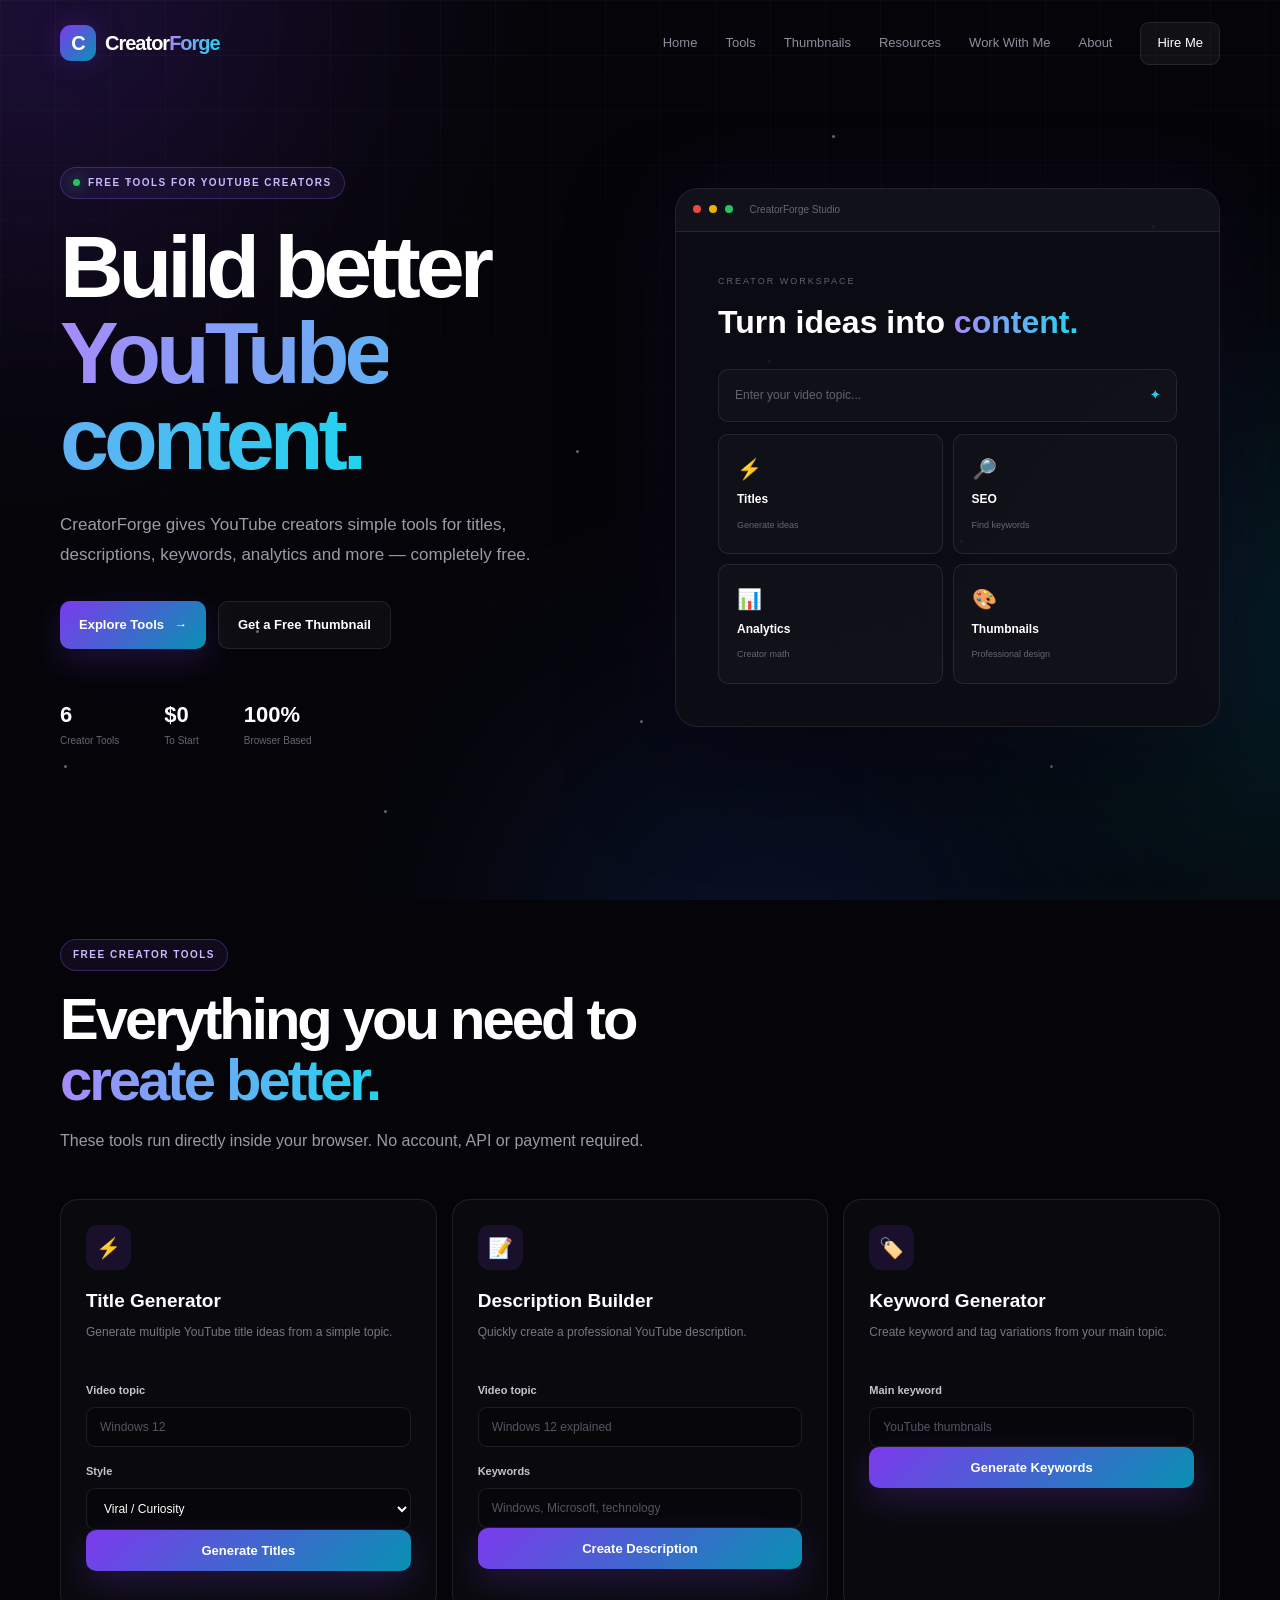
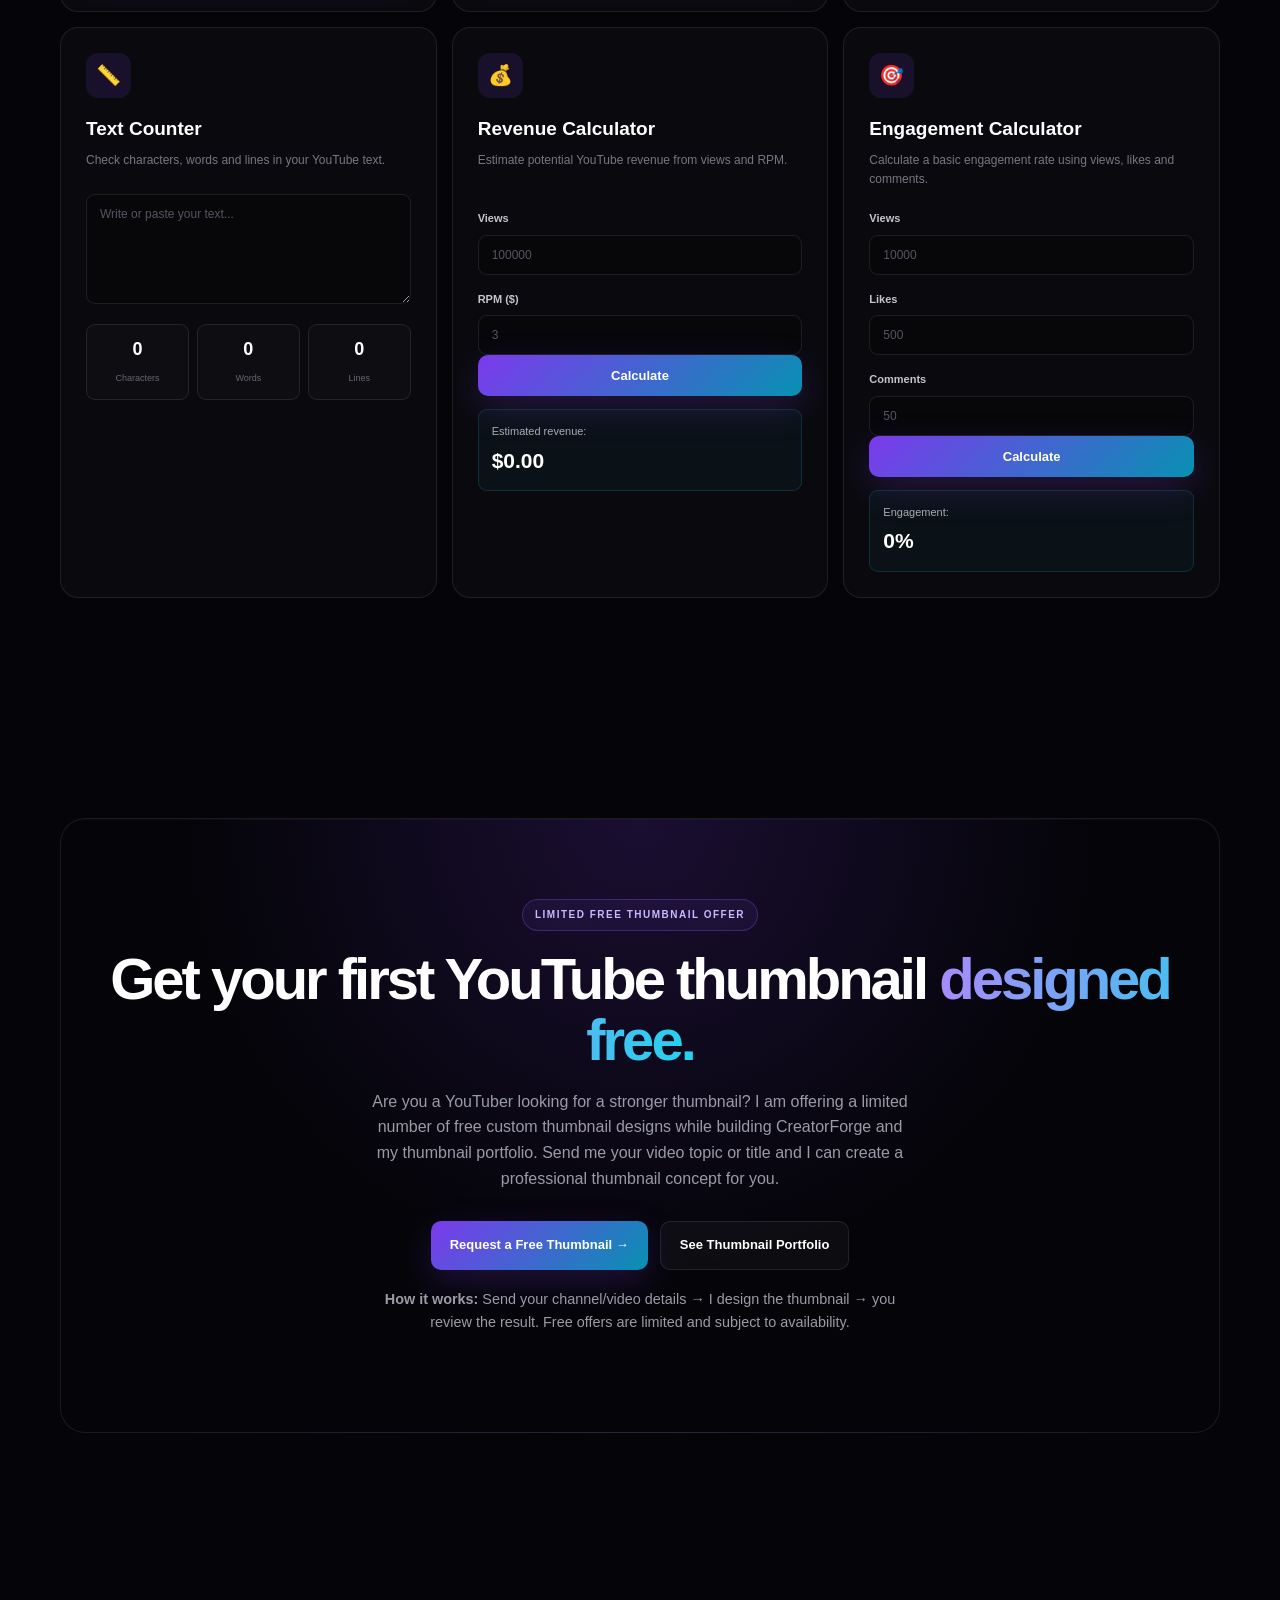
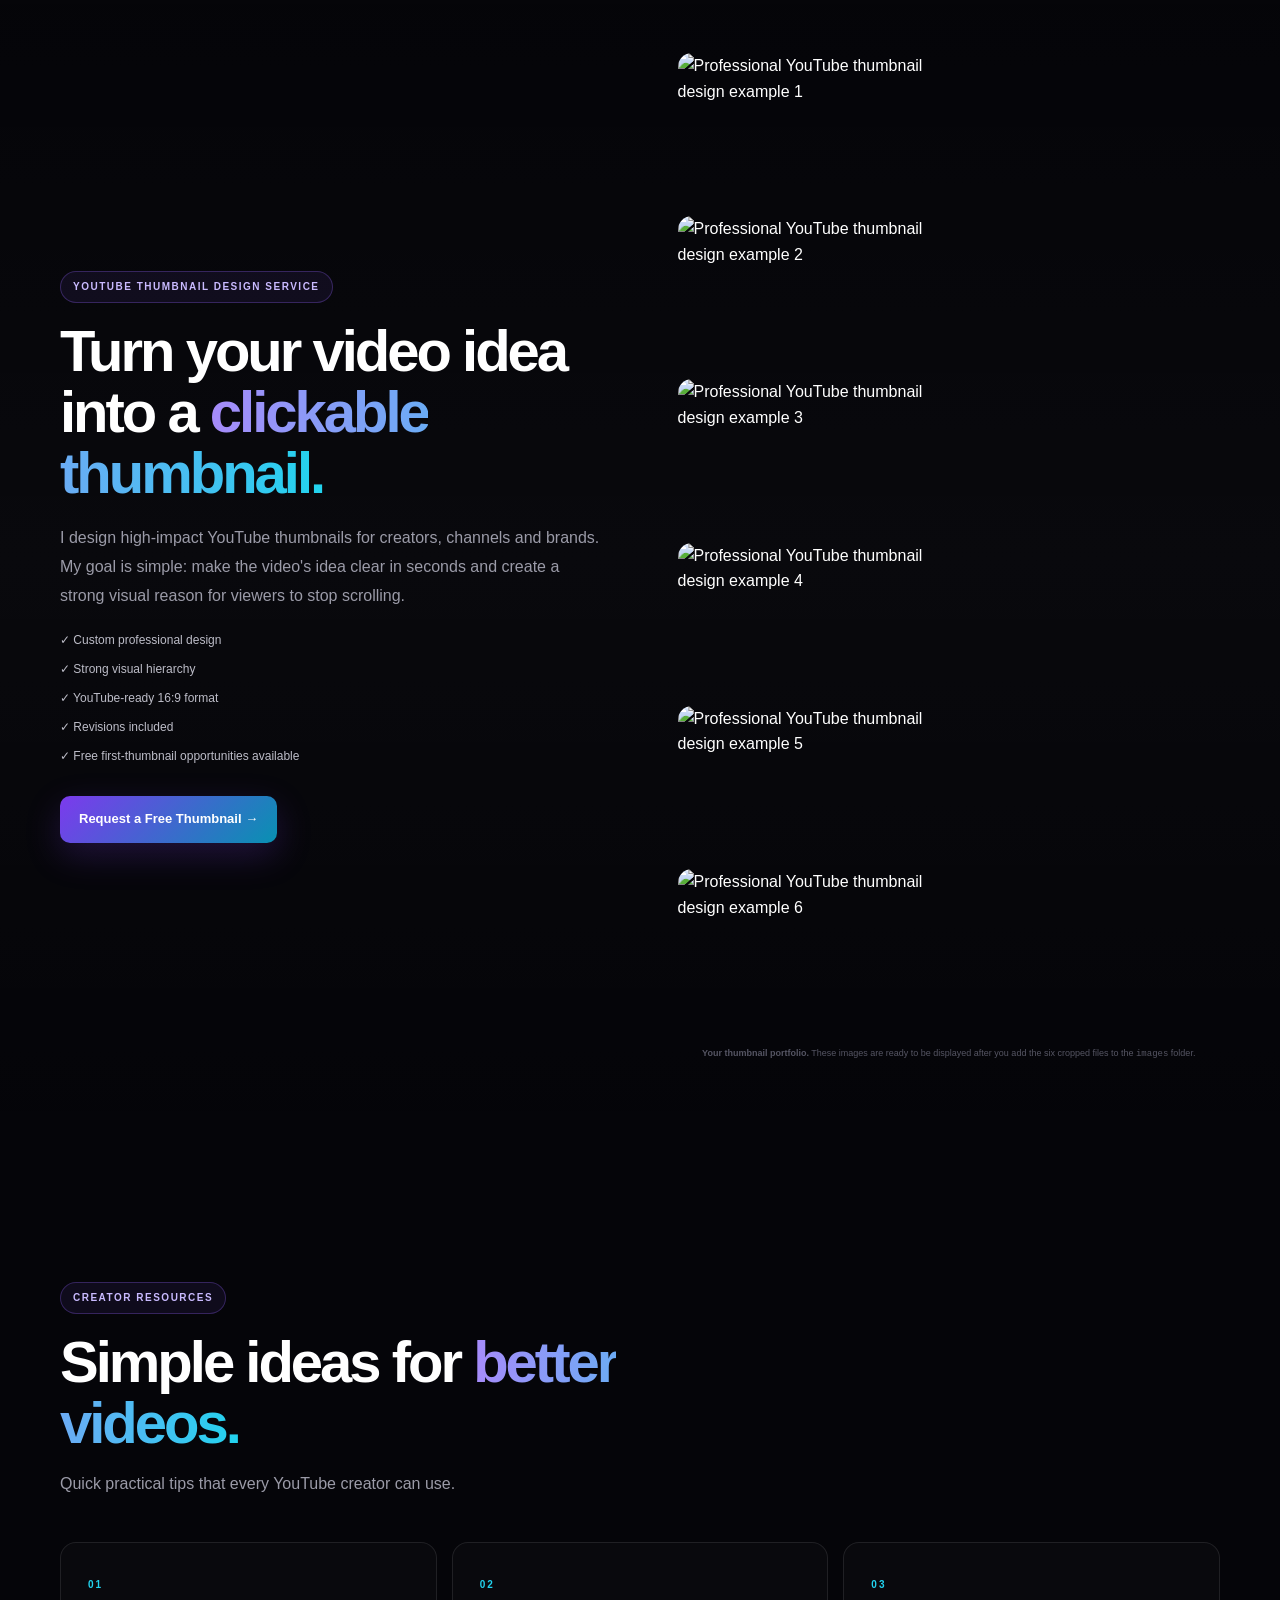
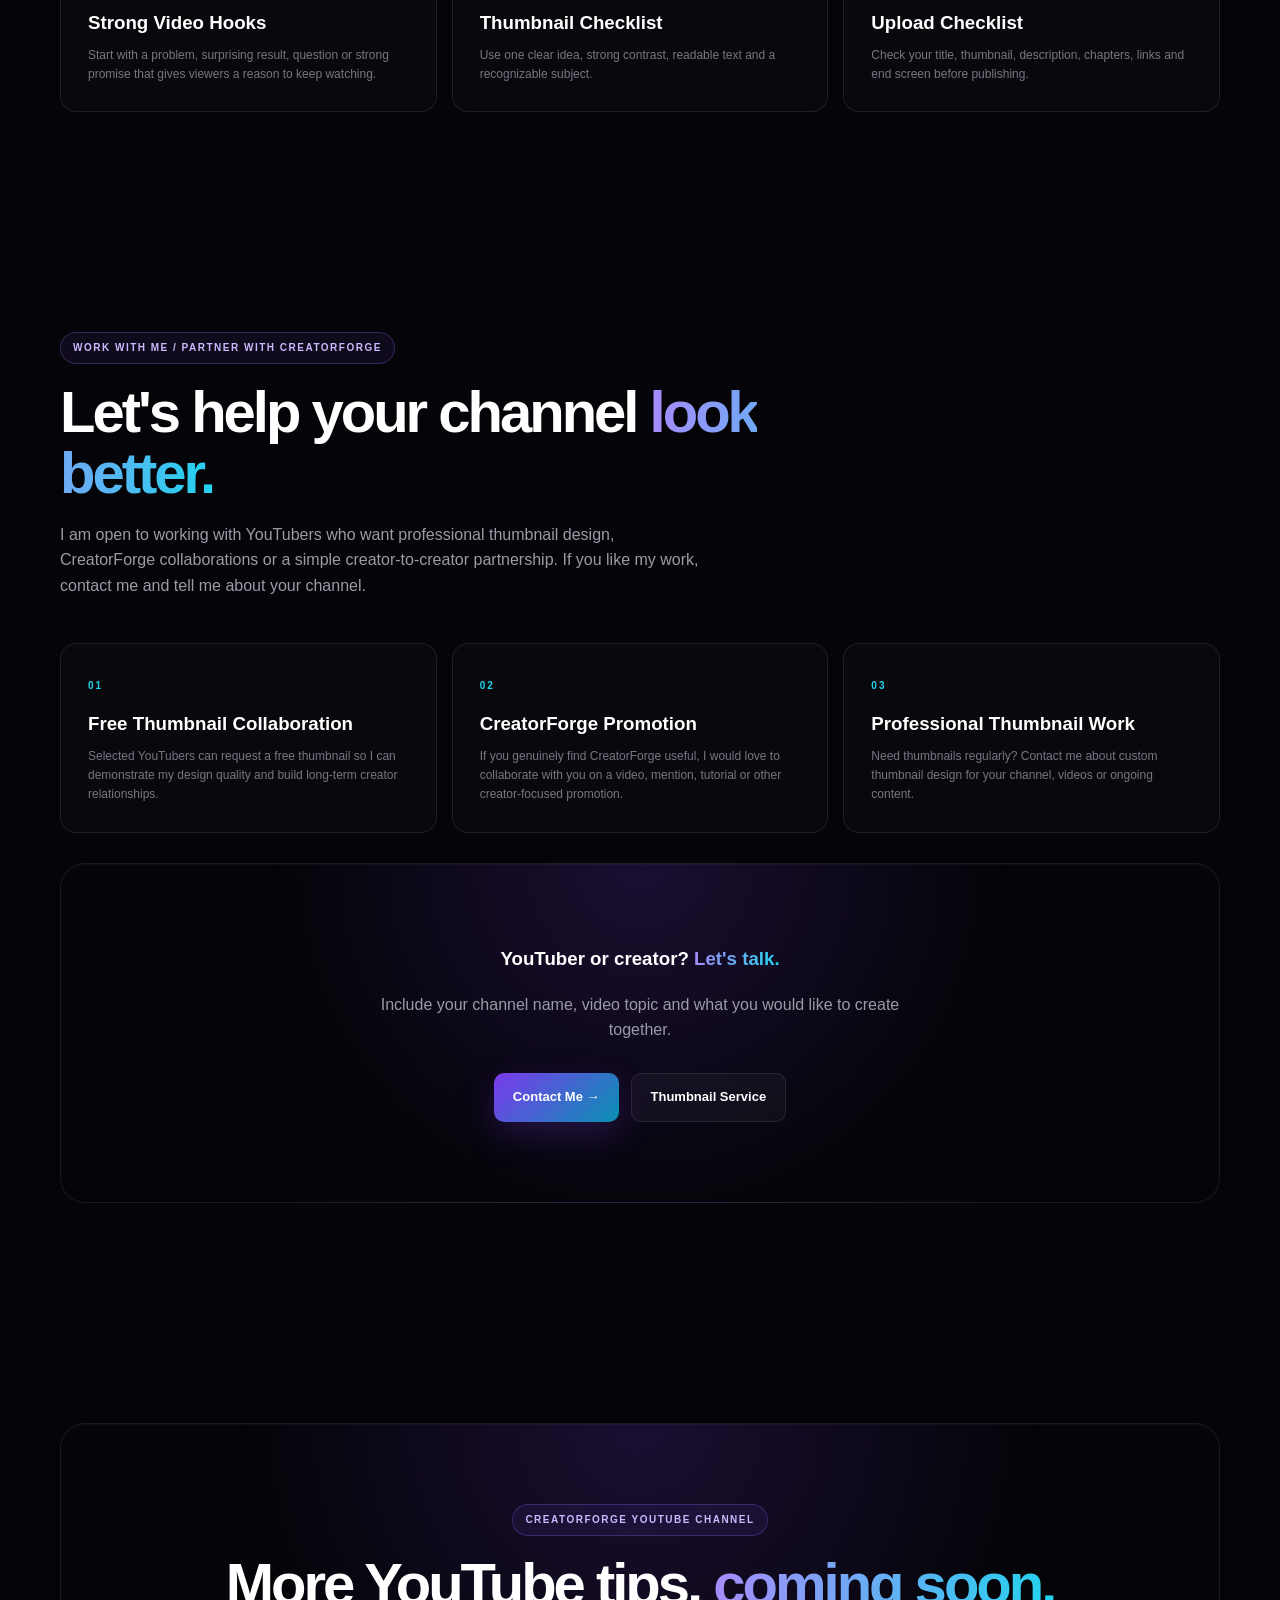
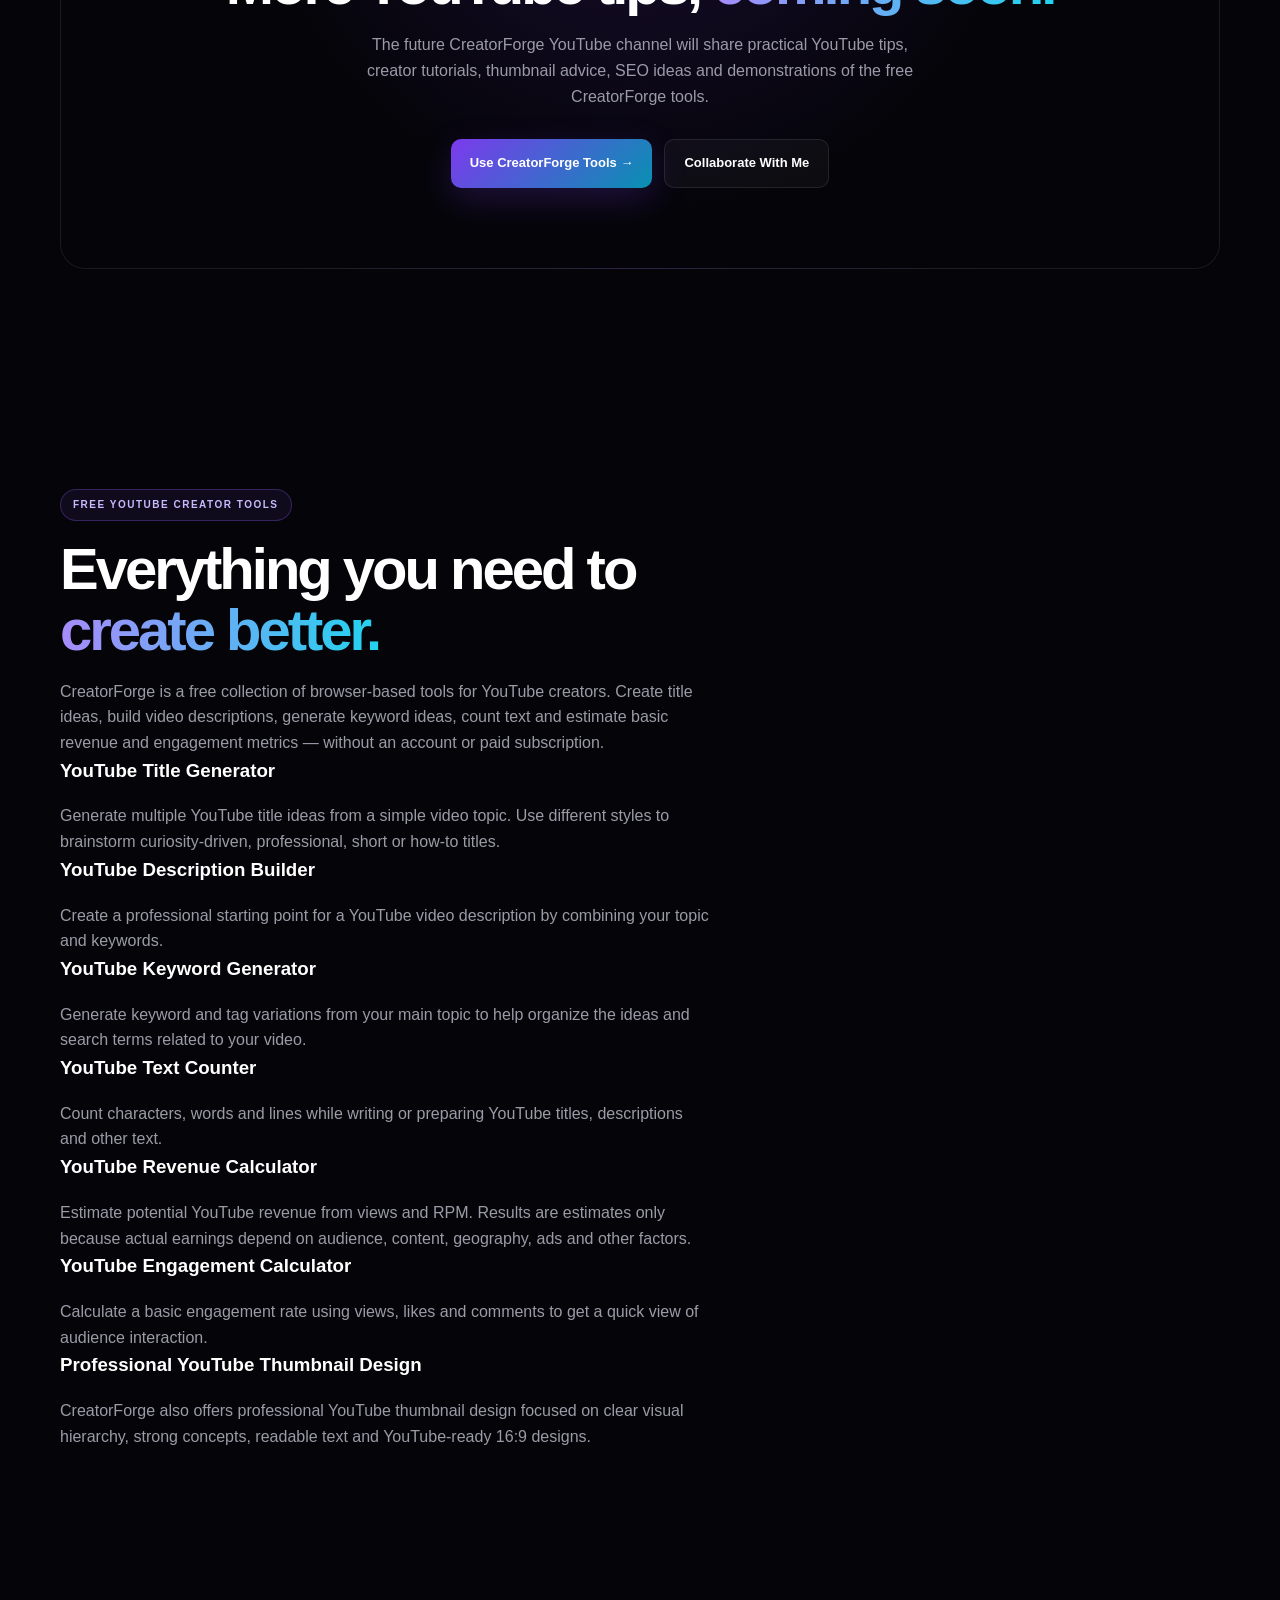
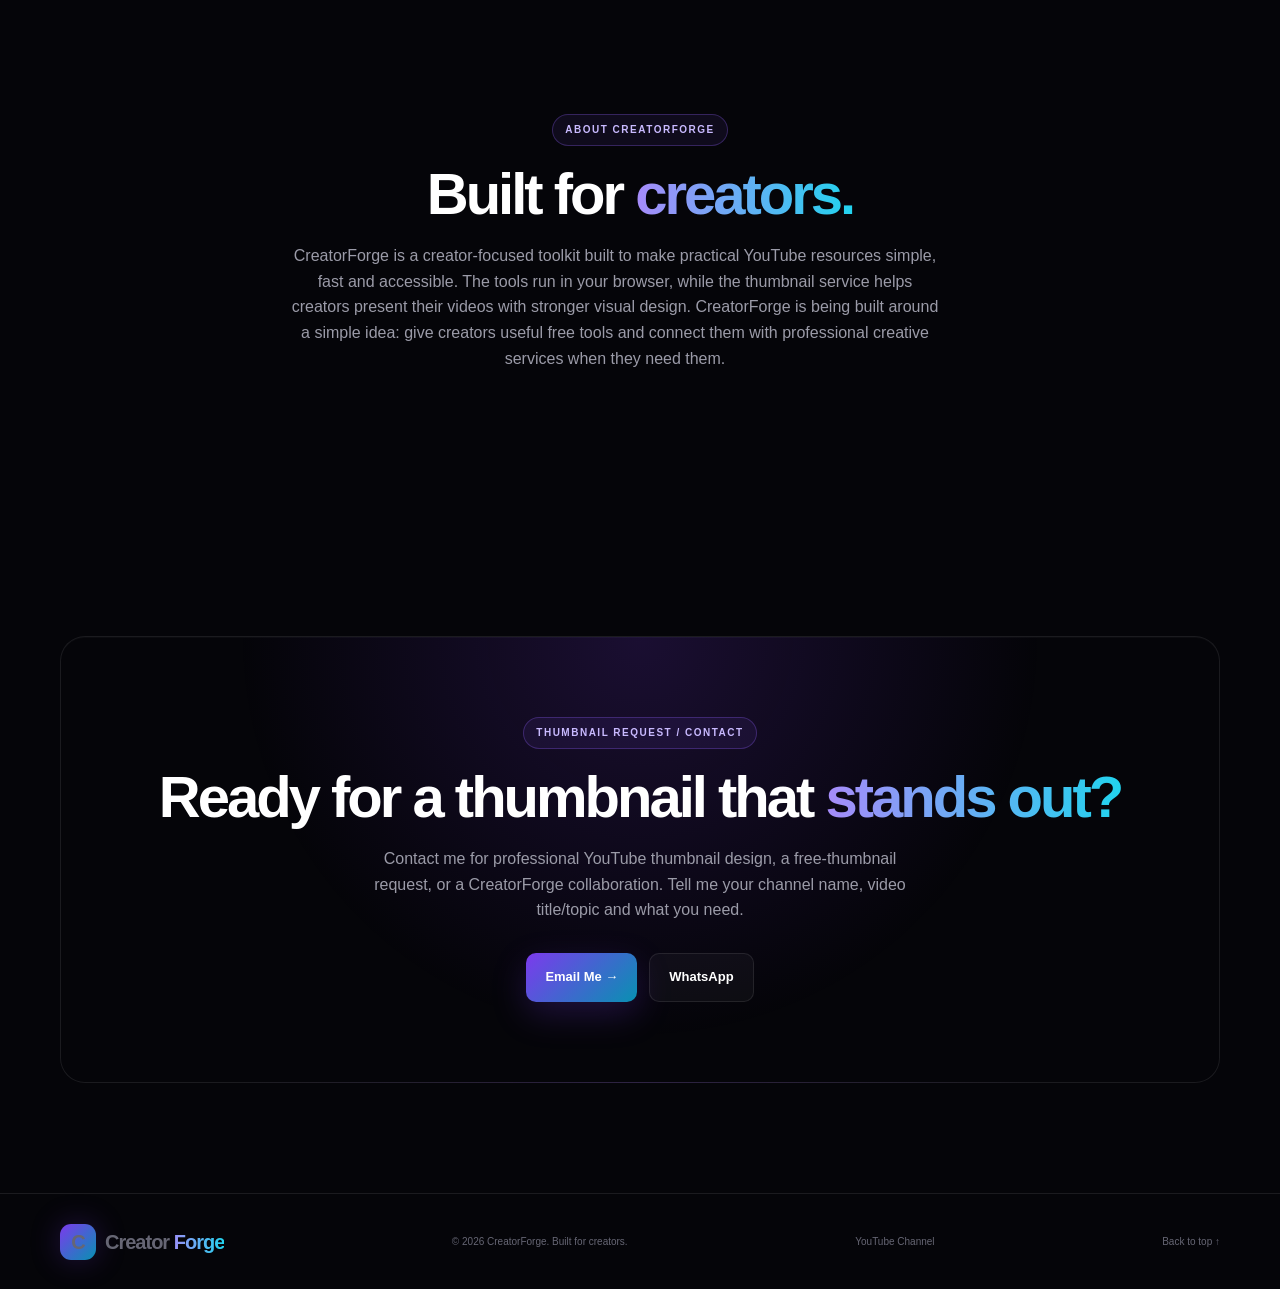
==== commit 9425245f: "Update index.html" ====
--- a/index.html
+++ b/index.html
@@ -16,19 +16,18 @@
     <!-- SEO: Search Description -->
     <meta
         name="description"
-        content="CreatorForge offers free YouTube creator tools for video titles, descriptions, keywords, SEO, analytics and more, plus professional YouTube thumbnail design."
+        content="CreatorForge offers free YouTube creator tools for titles, descriptions, keywords, text, revenue and engagement, plus professional and free-first YouTube thumbnail design."
+    >
+
+    <meta
+        name="robots"
+        content="index, follow, max-image-preview:large"
     >
 
     <!-- SEO: Keywords -->
     <meta
         name="keywords"
-        content="YouTube tools, YouTube title generator, YouTube description generator, YouTube keyword generator, YouTube SEO tools, YouTube creator tools, YouTube thumbnail design, YouTube thumbnails"
-    >
-
-    <!-- Search Engine Instructions -->
-    <meta
-        name="robots"
-        content="index, follow, max-image-preview:large"
+        content="YouTube tools, free YouTube tools, YouTube title generator, YouTube description generator, YouTube keyword generator, YouTube SEO tools, YouTube creator tools, YouTube thumbnail design, free YouTube thumbnail, YouTube thumbnails, thumbnail designer"
     >
 
     <!-- Website Author -->
@@ -76,8 +75,12 @@
 
     <meta
         name="twitter:description"
-        content="Free browser-based tools for YouTube titles, descriptions, keywords, text, revenue and engagement."
+        content="Free browser-based tools for YouTube titles, descriptions, keywords, text, revenue and engagement, plus professional thumbnail design."
     >
+
+    <!-- Optional social preview image: add this file later if desired -->
+    <!-- <meta property="og:image" content="https://mhasnainjamal-lang.github.io/CreatorForge/images/creatorforge-social-preview.jpg"> -->
+    <!-- <meta name="twitter:image" content="https://mhasnainjamal-lang.github.io/CreatorForge/images/creatorforge-social-preview.jpg"> -->
 
     <!-- Canonical URL -->
 <link
@@ -165,6 +168,8 @@
 
             <a href="#resources">Resources</a>
 
+            <a href="#partner">Work With Me</a>
+
             <a href="#about">About</a>
 
             <a href="#contact" class="nav-button">
@@ -210,8 +215,8 @@
                         <span>→</span>
                     </a>
 
-                    <a href="#thumbnails" class="button secondary">
-                        Thumbnail Design
+                    <a href="#free-thumbnail" class="button secondary">
+                        Get a Free Thumbnail
                     </a>
 
                 </div>
@@ -685,7 +690,60 @@
         </section>
 
 
-        <!-- THUMBNAILS -->
+
+        <!-- FREE THUMBNAIL SERVICE -->
+        <section class="section container" id="free-thumbnail">
+
+            <div class="contact-box reveal">
+
+                <span class="section-tag">
+                    LIMITED FREE THUMBNAIL OFFER
+                </span>
+
+                <h2>
+                    Get your first YouTube thumbnail
+                    <span class="gradient">
+                        designed free.
+                    </span>
+                </h2>
+
+                <p>
+                    Are you a YouTuber looking for a stronger thumbnail?
+                    I am offering a limited number of free custom thumbnail
+                    designs while building CreatorForge and my thumbnail portfolio.
+                    Send me your video topic or title and I can create a
+                    professional thumbnail concept for you.
+                </p>
+
+                <div class="contact-buttons">
+                    <a
+                        href="mailto:mhasnainjamal@gmail.com?subject=Free%20YouTube%20Thumbnail%20Request"
+                        class="button primary"
+                    >
+                        Request a Free Thumbnail →
+                    </a>
+
+                    <a
+                        href="#thumbnails"
+                        class="button secondary"
+                    >
+                        See Thumbnail Portfolio
+                    </a>
+                </div>
+
+                <p style="margin-top: 18px; font-size: 0.9rem;">
+                    <strong>How it works:</strong>
+                    Send your channel/video details → I design the thumbnail →
+                    you review the result. Free offers are limited and subject
+                    to availability.
+                </p>
+
+            </div>
+
+        </section>
+
+
+        <!-- THUMBNAIL PORTFOLIO -->
         <section
             class="thumbnail-section section"
             id="thumbnails"
@@ -696,21 +754,21 @@
                 <div class="thumbnail-copy reveal">
 
                     <span class="section-tag">
-                        PROFESSIONAL THUMBNAILS
+                        YOUTUBE THUMBNAIL DESIGN SERVICE
                     </span>
 
                     <h2>
-                        Make your videos
+                        Turn your video idea into a
                         <span class="gradient">
-                            impossible to ignore.
+                            clickable thumbnail.
                         </span>
                     </h2>
 
                     <p>
-                        Great videos deserve great thumbnails.
-                        I create high-impact YouTube thumbnails
-                        designed to communicate your video's idea
-                        quickly.
+                        I design high-impact YouTube thumbnails for creators,
+                        channels and brands. My goal is simple: make the video's
+                        idea clear in seconds and create a strong visual reason
+                        for viewers to stop scrolling.
                     </p>
 
                     <ul>
@@ -731,13 +789,17 @@
                             ✓ Revisions included
                         </li>
 
+                        <li>
+                            ✓ Free first-thumbnail opportunities available
+                        </li>
+
                     </ul>
 
                     <a
-                        href="#contact"
+                        href="#free-thumbnail"
                         class="button primary"
                     >
-                        Order a Thumbnail →
+                        Request a Free Thumbnail →
                     </a>
 
                 </div>
@@ -745,47 +807,81 @@
 
                 <div class="thumbnail-showcase reveal">
 
-                    <div class="thumbnail-demo demo-one">
-
-                        <div>
-                            WINDOWS 12?
-                        </div>
-
-                        <strong>
-                            IS IT TIME?
-                        </strong>
-
-                    </div>
-
-
-                    <div class="thumbnail-demo demo-two">
-
-                        <div>
-                            CRITICAL
-                        </div>
-
-                        <strong>
-                            ERROR
-                        </strong>
-
-                    </div>
-
-
-                    <div class="thumbnail-demo demo-three">
-
-                        <div>
-                            AI
-                        </div>
-
-                        <strong>
-                            CHANGES EVERYTHING
-                        </strong>
-
-                    </div>
-
-                    <p>
-                        Demo previews — replace these with
-                        your real thumbnail work.
+                    <!--
+                        THUMBNAIL PORTFOLIO IMAGE FILES
+                        Add these six cropped images to:
+                        images/thumbnail-1.jpg
+                        images/thumbnail-2.jpg
+                        images/thumbnail-3.jpg
+                        images/thumbnail-4.jpg
+                        images/thumbnail-5.jpg
+                        images/thumbnail-6.jpg
+
+                        The HTML is already prepared for them.
+                    -->
+
+                    <div style="display:grid; grid-template-columns:repeat(auto-fit, minmax(240px, 1fr)); gap:14px; width:100%;">
+
+                        <figure style="margin:0;">
+                            <img
+                                src="images/thumbnail-1.jpg"
+                                alt="Professional YouTube thumbnail design example 1"
+                                loading="lazy"
+                                style="display:block; width:100%; aspect-ratio:16/9; object-fit:cover; border-radius:14px;"
+                            >
+                        </figure>
+
+                        <figure style="margin:0;">
+                            <img
+                                src="images/thumbnail-2.jpg"
+                                alt="Professional YouTube thumbnail design example 2"
+                                loading="lazy"
+                                style="display:block; width:100%; aspect-ratio:16/9; object-fit:cover; border-radius:14px;"
+                            >
+                        </figure>
+
+                        <figure style="margin:0;">
+                            <img
+                                src="images/thumbnail-3.jpg"
+                                alt="Professional YouTube thumbnail design example 3"
+                                loading="lazy"
+                                style="display:block; width:100%; aspect-ratio:16/9; object-fit:cover; border-radius:14px;"
+                            >
+                        </figure>
+
+                        <figure style="margin:0;">
+                            <img
+                                src="images/thumbnail-4.jpg"
+                                alt="Professional YouTube thumbnail design example 4"
+                                loading="lazy"
+                                style="display:block; width:100%; aspect-ratio:16/9; object-fit:cover; border-radius:14px;"
+                            >
+                        </figure>
+
+                        <figure style="margin:0;">
+                            <img
+                                src="images/thumbnail-5.jpg"
+                                alt="Professional YouTube thumbnail design example 5"
+                                loading="lazy"
+                                style="display:block; width:100%; aspect-ratio:16/9; object-fit:cover; border-radius:14px;"
+                            >
+                        </figure>
+
+                        <figure style="margin:0;">
+                            <img
+                                src="images/thumbnail-6.jpg"
+                                alt="Professional YouTube thumbnail design example 6"
+                                loading="lazy"
+                                style="display:block; width:100%; aspect-ratio:16/9; object-fit:cover; border-radius:14px;"
+                            >
+                        </figure>
+
+                    </div>
+
+                    <p style="margin-top:16px;">
+                        <strong>Your thumbnail portfolio.</strong>
+                        These images are ready to be displayed after you add
+                        the six cropped files to the <code>images</code> folder.
                     </p>
 
                 </div>
@@ -884,6 +980,133 @@
         </section>
 
 
+
+        <!-- WORK WITH ME / PARTNER WITH CREATORFORGE -->
+        <section class="section container" id="partner">
+
+            <div class="section-heading reveal">
+
+                <span class="section-tag">
+                    WORK WITH ME / PARTNER WITH CREATORFORGE
+                </span>
+
+                <h2>
+                    Let's help your channel
+                    <span class="gradient">
+                        look better.
+                    </span>
+                </h2>
+
+                <p>
+                    I am open to working with YouTubers who want professional
+                    thumbnail design, CreatorForge collaborations or a simple
+                    creator-to-creator partnership. If you like my work,
+                    contact me and tell me about your channel.
+                </p>
+
+            </div>
+
+            <div class="resources-grid">
+
+                <article class="resource-card reveal">
+                    <span>01</span>
+                    <h3>Free Thumbnail Collaboration</h3>
+                    <p>
+                        Selected YouTubers can request a free thumbnail so I can
+                        demonstrate my design quality and build long-term creator
+                        relationships.
+                    </p>
+                </article>
+
+                <article class="resource-card reveal">
+                    <span>02</span>
+                    <h3>CreatorForge Promotion</h3>
+                    <p>
+                        If you genuinely find CreatorForge useful, I would love
+                        to collaborate with you on a video, mention, tutorial
+                        or other creator-focused promotion.
+                    </p>
+                </article>
+
+                <article class="resource-card reveal">
+                    <span>03</span>
+                    <h3>Professional Thumbnail Work</h3>
+                    <p>
+                        Need thumbnails regularly? Contact me about custom
+                        thumbnail design for your channel, videos or ongoing
+                        content.
+                    </p>
+                </article>
+
+            </div>
+
+            <div class="contact-box reveal" style="margin-top:30px;">
+
+                <h3 style="margin-top:0;">
+                    YouTuber or creator?
+                    <span class="gradient">Let's talk.</span>
+                </h3>
+
+                <p>
+                    Include your channel name, video topic and what you would
+                    like to create together.
+                </p>
+
+                <div class="contact-buttons">
+                    <a
+                        href="mailto:mhasnainjamal@gmail.com?subject=CreatorForge%20Collaboration"
+                        class="button primary"
+                    >
+                        Contact Me →
+                    </a>
+
+                    <a href="#contact" class="button secondary">
+                        Thumbnail Service
+                    </a>
+                </div>
+
+            </div>
+
+        </section>
+
+
+        <!-- CREATORFORGE YOUTUBE CHANNEL -->
+        <section class="section container" id="youtube">
+
+            <div class="contact-box reveal">
+
+                <span class="section-tag">
+                    CREATORFORGE YOUTUBE CHANNEL
+                </span>
+
+                <h2>
+                    More YouTube tips,
+                    <span class="gradient">
+                        coming soon.
+                    </span>
+                </h2>
+
+                <p>
+                    The future CreatorForge YouTube channel will share practical
+                    YouTube tips, creator tutorials, thumbnail advice, SEO ideas
+                    and demonstrations of the free CreatorForge tools.
+                </p>
+
+                <div class="contact-buttons">
+                    <a href="#tools" class="button primary">
+                        Use CreatorForge Tools →
+                    </a>
+
+                    <a href="#partner" class="button secondary">
+                        Collaborate With Me
+                    </a>
+                </div>
+
+            </div>
+
+        </section>
+
+
         <!-- SEO CONTENT -->
         <section
             class="section container seo-content"
@@ -989,11 +1212,13 @@
                 </h2>
 
                 <p>
-                    CreatorForge is a creator-focused toolkit
-                    built to make practical YouTube resources
-                    simple, fast and accessible. The tools run in your
-                    browser, while the thumbnail service helps creators
-                    present their videos with stronger visual design.
+                    CreatorForge is a creator-focused toolkit built to make
+                    practical YouTube resources simple, fast and accessible.
+                    The tools run in your browser, while the thumbnail service
+                    helps creators present their videos with stronger visual
+                    design. CreatorForge is being built around a simple idea:
+                    give creators useful free tools and connect them with
+                    professional creative services when they need them.
                 </p>
 
             </div>
@@ -1010,19 +1235,21 @@
             <div class="contact-box reveal">
 
                 <span class="section-tag">
-                    WORK WITH ME
+                    THUMBNAIL REQUEST / CONTACT
                 </span>
 
                 <h2>
-                    Need a thumbnail that
+                    Ready for a thumbnail that
                     <span class="gradient">
                         stands out?
                     </span>
                 </h2>
 
                 <p>
-                    Contact me for professional YouTube
-                    thumbnail design.
+                    Contact me for professional YouTube thumbnail design,
+                    a free-thumbnail request, or a CreatorForge collaboration.
+                    Tell me your channel name, video title/topic and what you
+                    need.
                 </p>
 
                 <div class="contact-buttons">
@@ -1078,6 +1305,10 @@
                 CreatorForge. Built for creators.
             </p>
 
+            <a href="#youtube">
+                YouTube Channel
+            </a>
+
             <a href="#home">
                 Back to top ↑
             </a>
